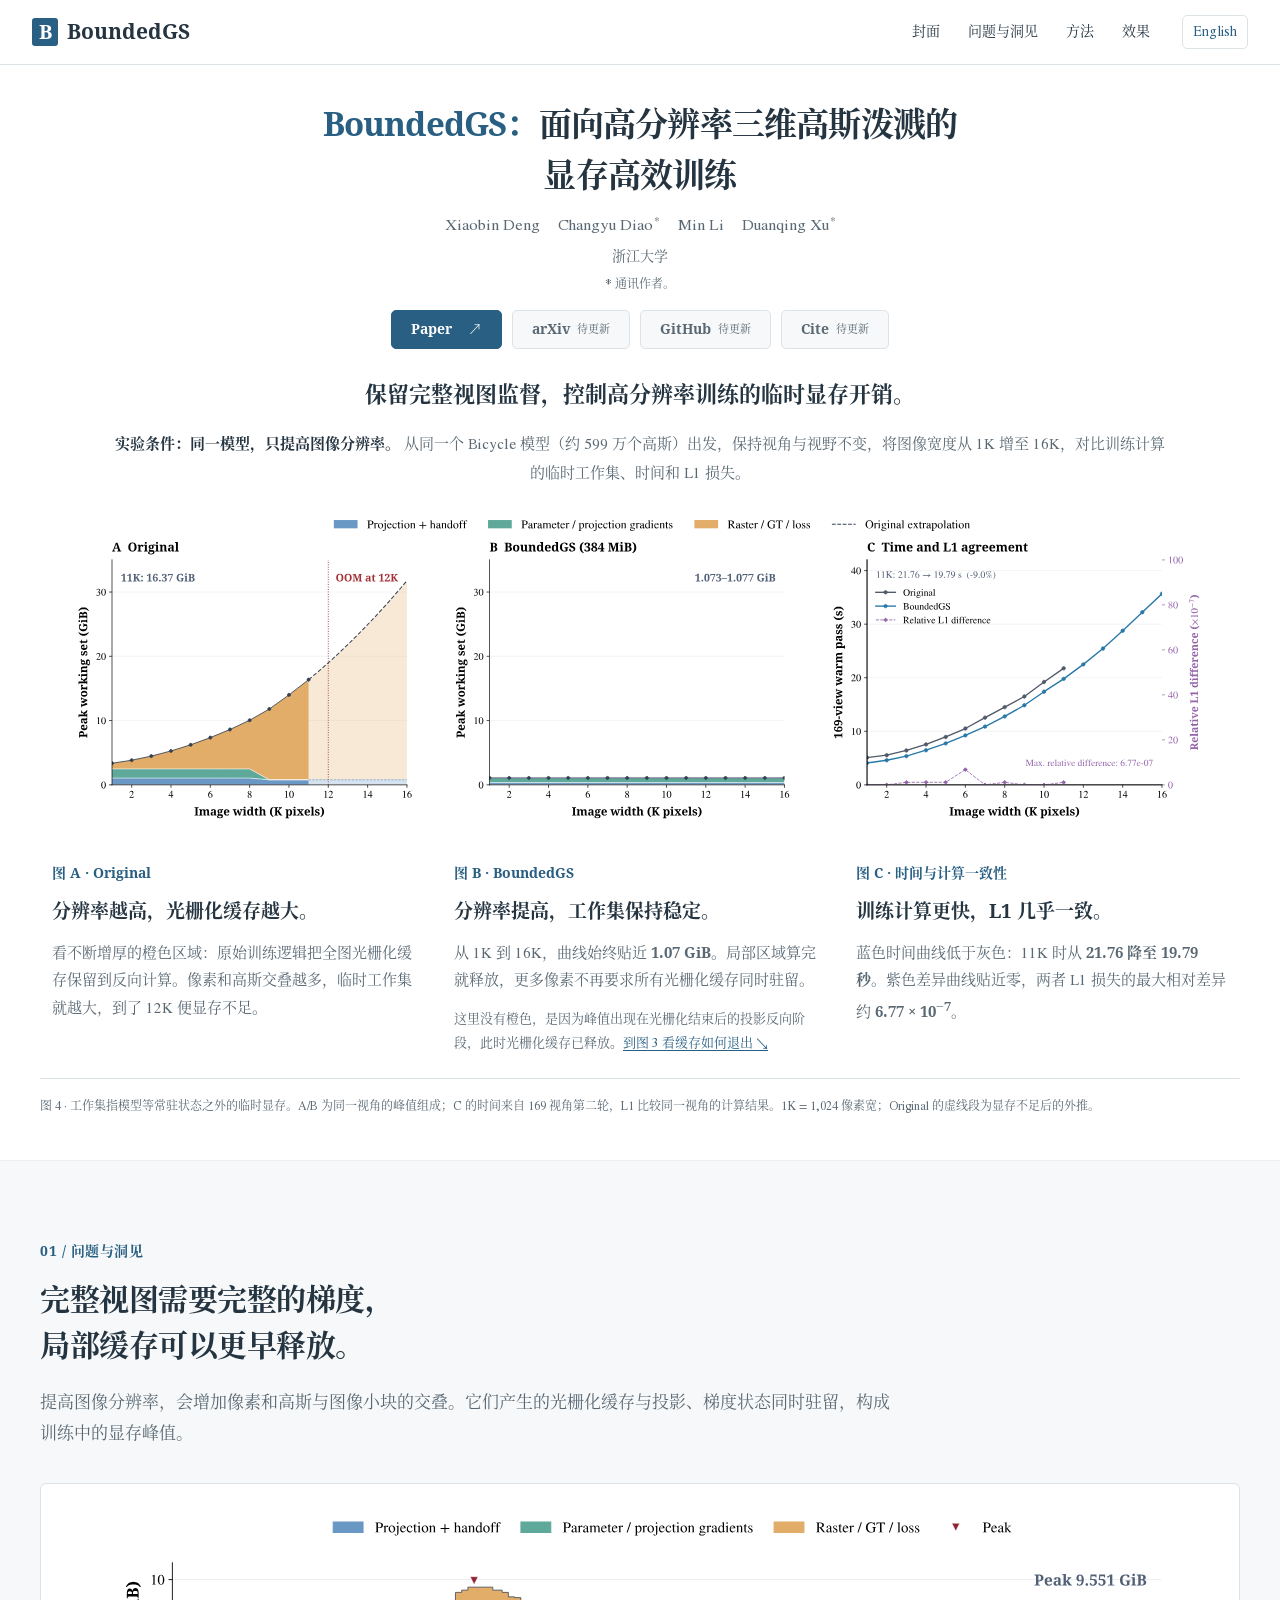
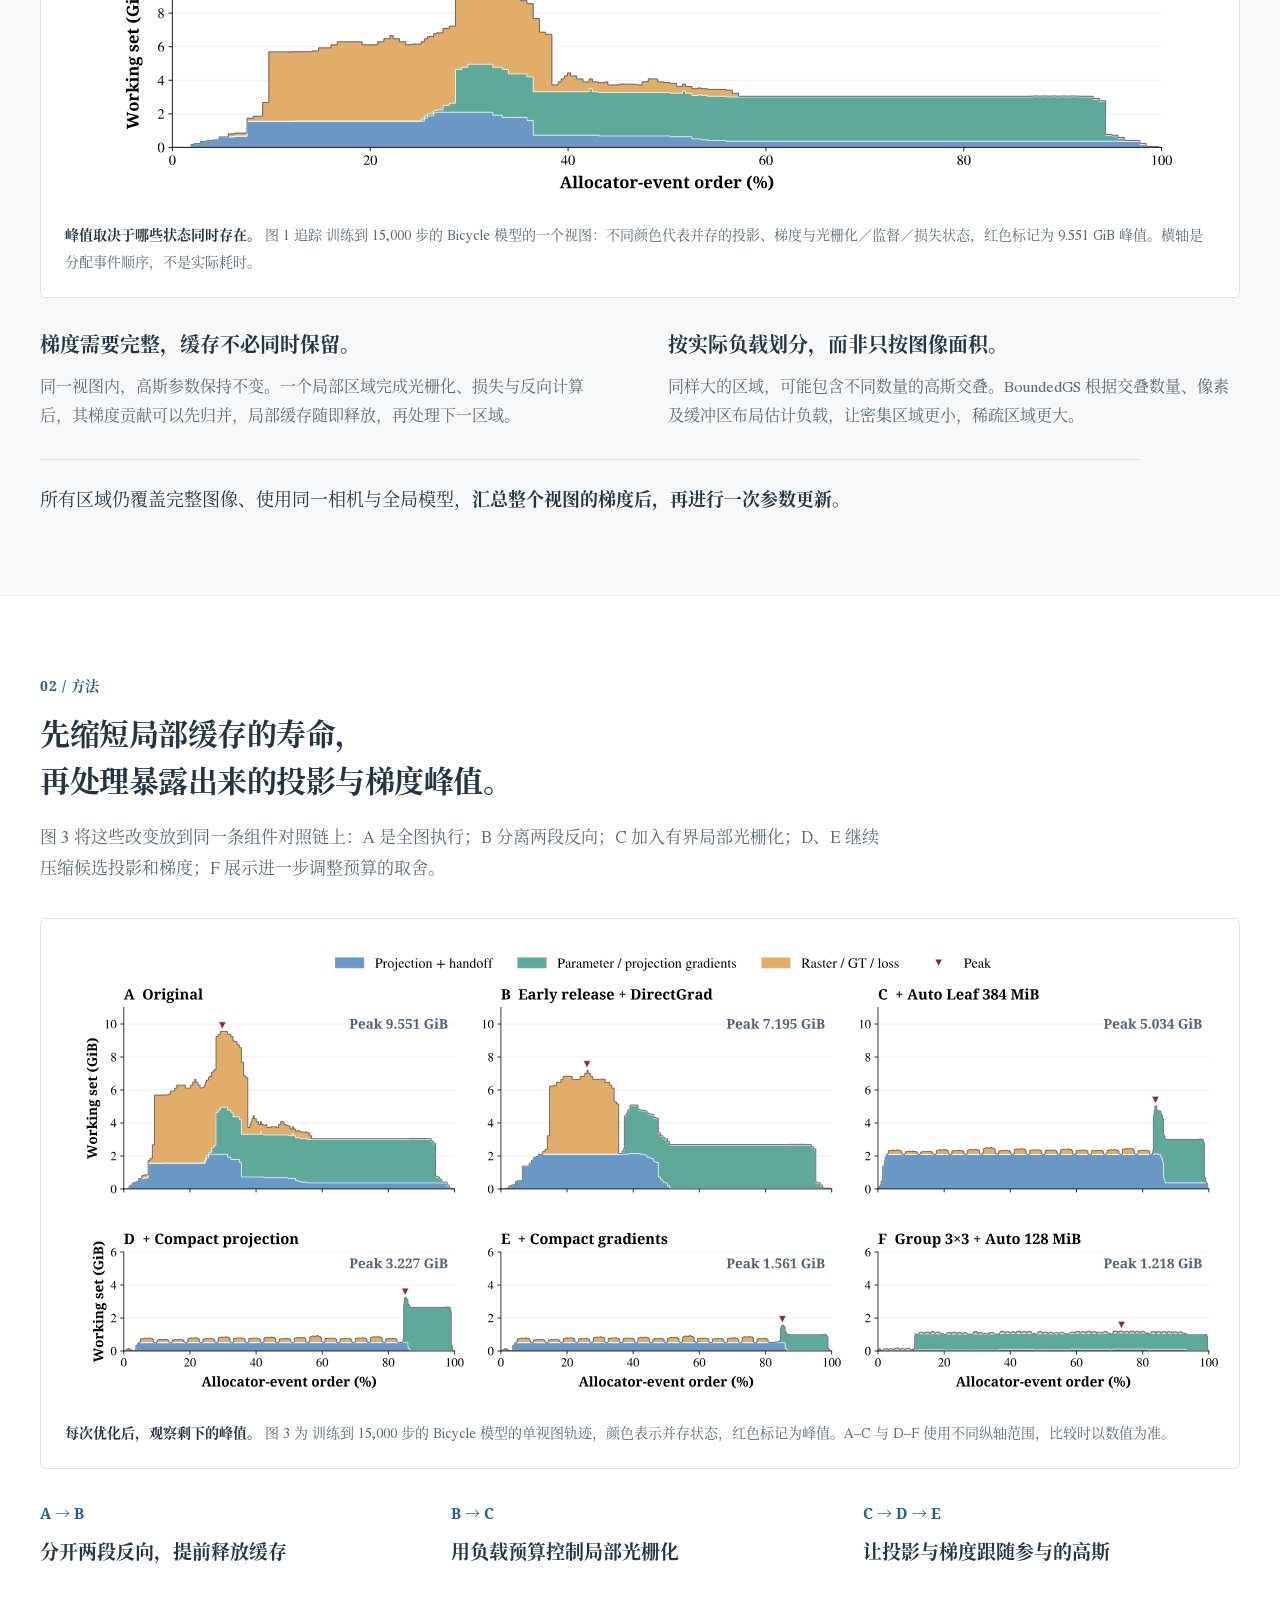
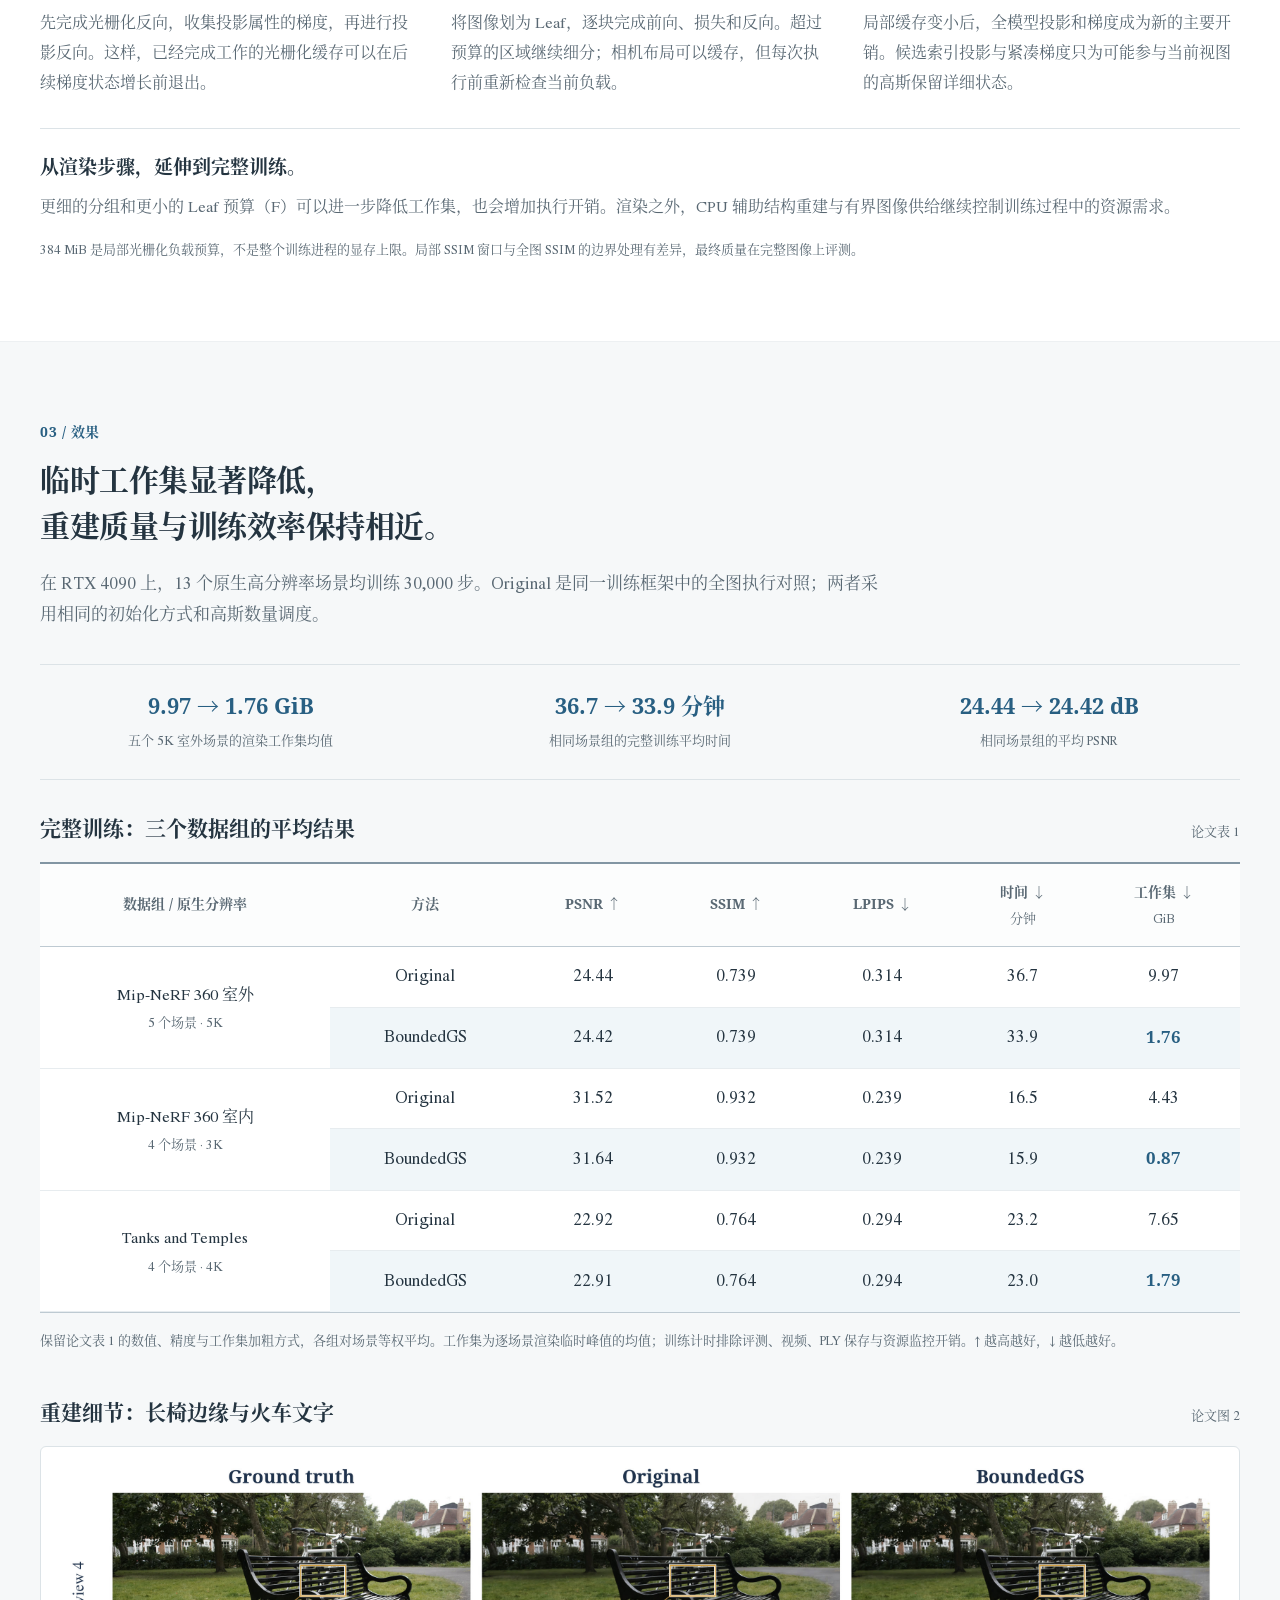
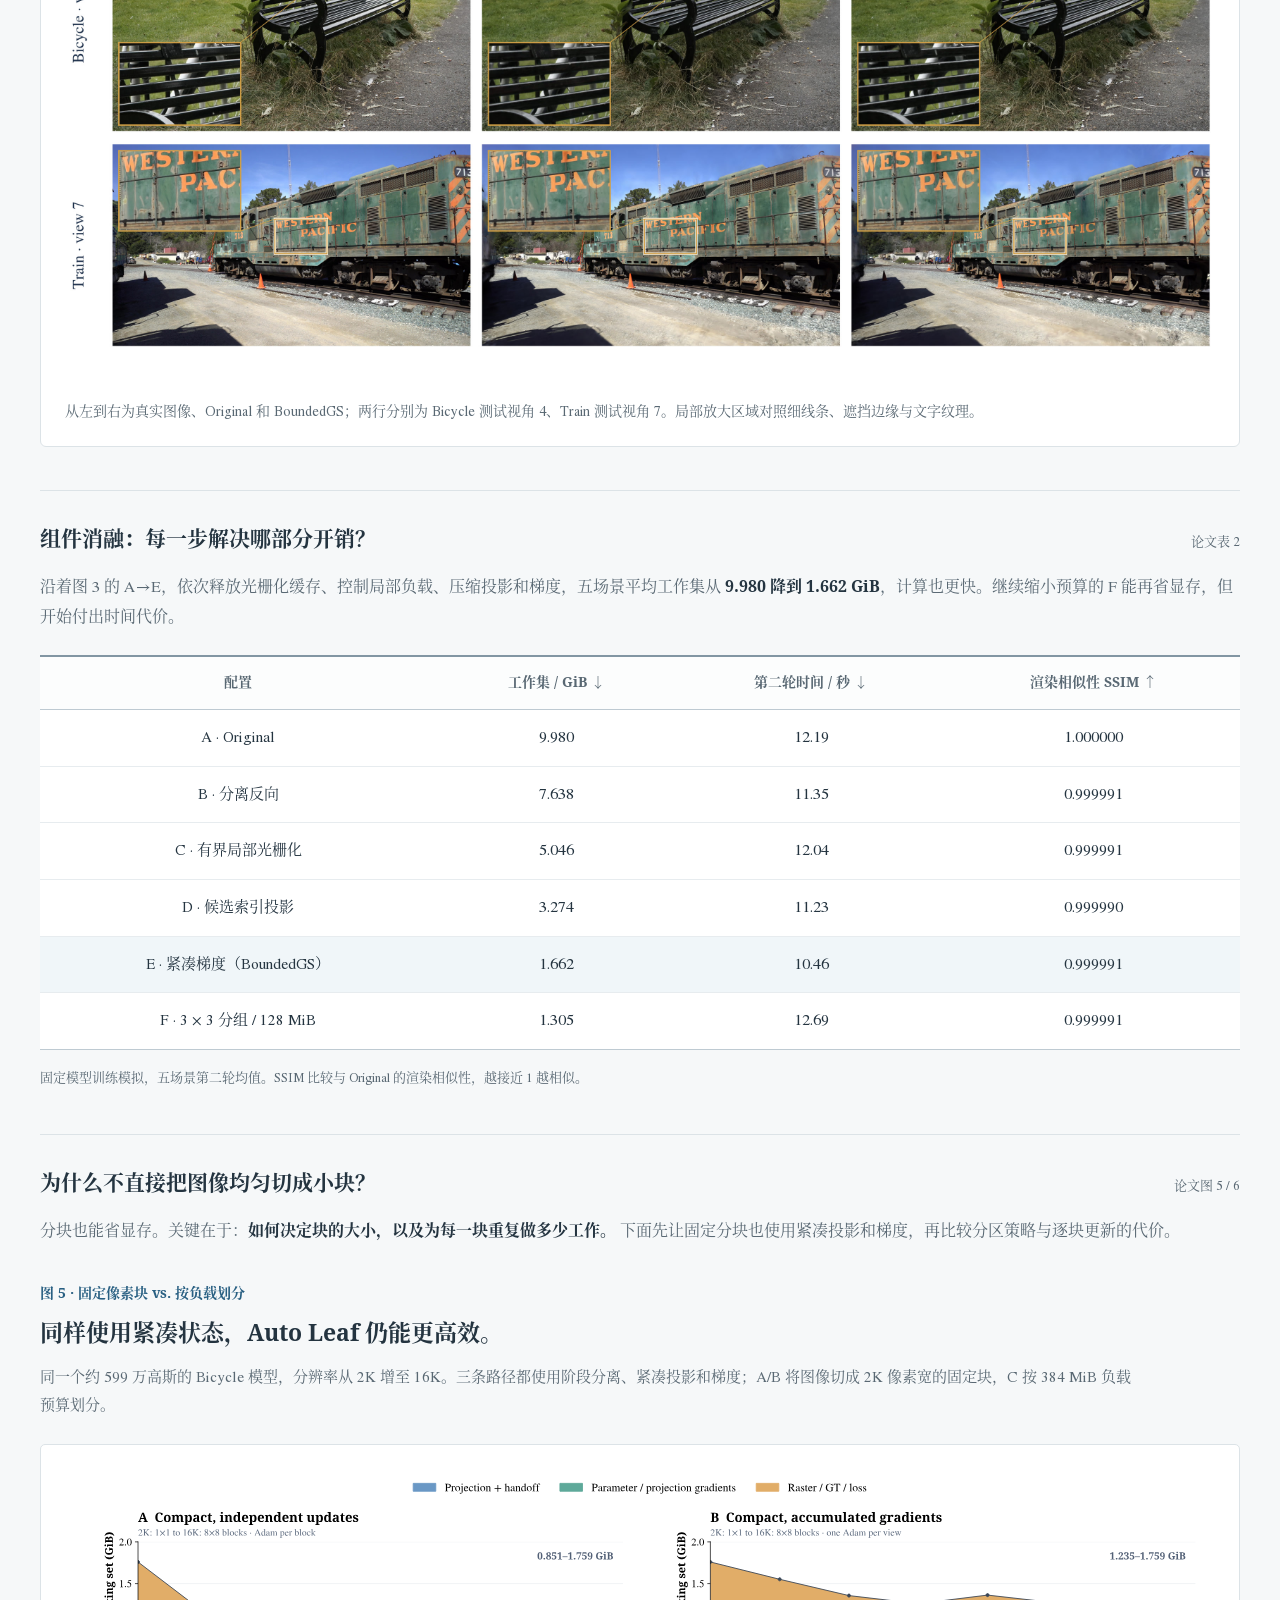
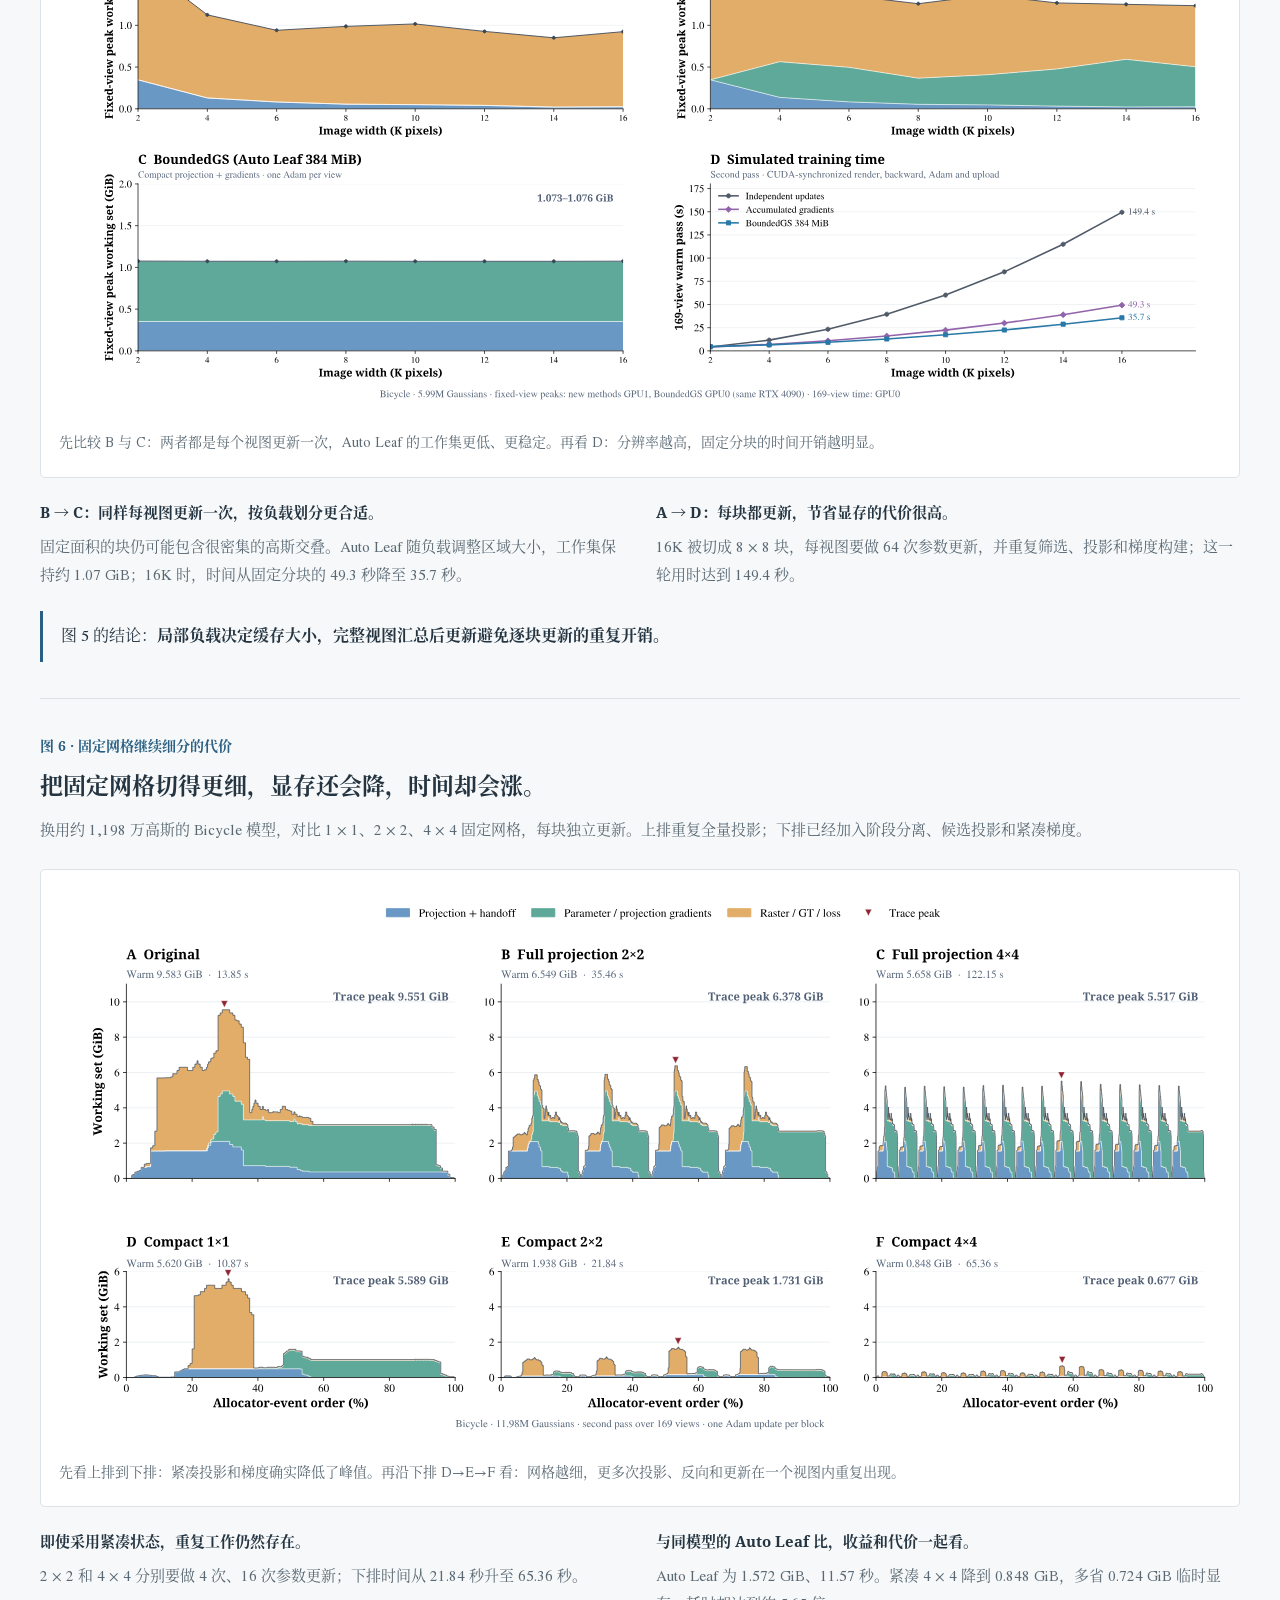
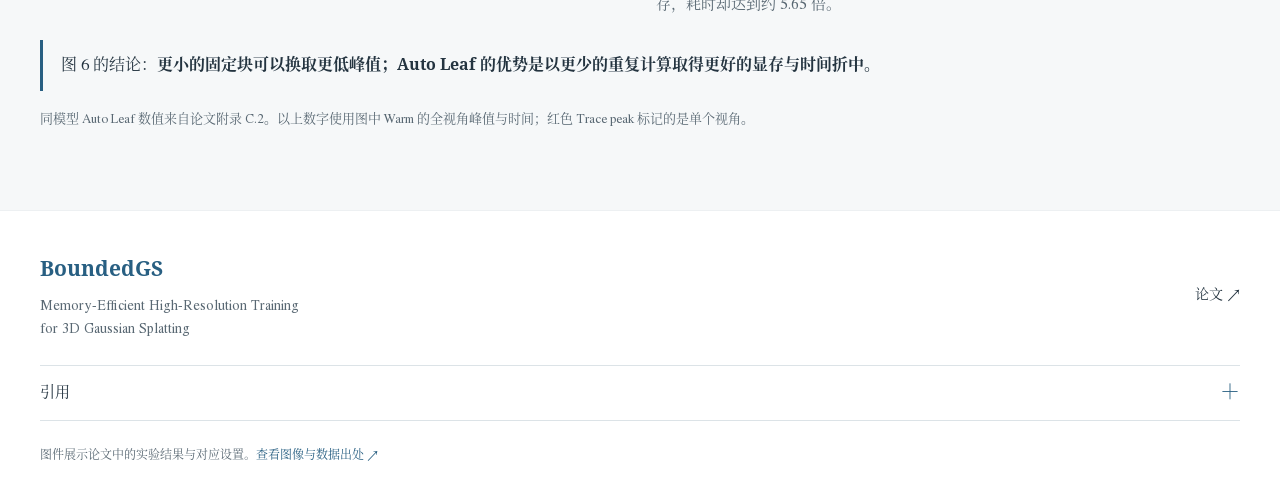
==== zh.html @ 4e61c0cc "init" ====
<!doctype html>
<html lang="zh-CN">
<head>
  <meta charset="utf-8">
  <meta name="viewport" content="width=device-width, initial-scale=1">
  <meta name="theme-color" content="#285f82">
  <meta name="description" content="BoundedGS 面向高分辨率 3D Gaussian Splatting（3DGS）训练，在保留完整视图监督的同时控制活跃渲染工作集。查看方法、实验结果与论文。">
  <title>BoundedGS: Memory-Efficient High-Resolution Training for 3D Gaussian Splatting</title>
  <link rel="alternate" hreflang="en" href="./">
  <link rel="alternate" hreflang="zh-CN" href="zh.html">
  <link rel="stylesheet" href="style.css?v=3ca6108b19dd">
  <link rel="preload" href="assets/fonts/STIXGeneral.ttf" as="font" type="font/ttf" crossorigin>
  <script src="app.js?v=c64445084d67" defer></script>
  <meta name="robots" content="index, follow, max-image-preview:large, max-snippet:-1, max-video-preview:-1">
  <meta name="author" content="Xiaobin Deng, Changyu Diao, Min Li, Duanqing Xu">
  <meta name="citation_title" content="BoundedGS: Memory-Efficient High-Resolution Training for 3D Gaussian Splatting">
  <meta name="citation_author" content="Xiaobin Deng">
  <meta name="citation_author" content="Changyu Diao">
  <meta name="citation_author" content="Min Li">
  <meta name="citation_author" content="Duanqing Xu">
  <meta name="citation_publication_date" content="2026">
  <meta name="citation_language" content="en">
  <meta property="og:type" content="article">
  <meta property="og:site_name" content="BoundedGS">
  <meta property="og:title" content="BoundedGS: Memory-Efficient High-Resolution Training for 3D Gaussian Splatting">
  <meta property="og:description" content="BoundedGS 面向高分辨率 3D Gaussian Splatting（3DGS）训练，在保留完整视图监督的同时控制活跃渲染工作集。查看方法、实验结果与论文。">
  <meta property="og:locale" content="zh_CN">
  <meta property="og:locale:alternate" content="en_US">
  <meta name="twitter:card" content="summary">
  <meta name="twitter:title" content="BoundedGS: Memory-Efficient High-Resolution Training for 3D Gaussian Splatting">
  <meta name="twitter:description" content="BoundedGS 面向高分辨率 3D Gaussian Splatting（3DGS）训练，在保留完整视图监督的同时控制活跃渲染工作集。查看方法、实验结果与论文。">
  <link rel="alternate" hreflang="x-default" href="./">
  <script type="application/ld+json">
{
  "@context": "https://schema.org",
  "@type": "ScholarlyArticle",
  "name": "BoundedGS: Memory-Efficient High-Resolution Training for 3D Gaussian Splatting",
  "headline": "BoundedGS: Memory-Efficient High-Resolution Training for 3D Gaussian Splatting",
  "description": "BoundedGS 面向高分辨率 3D Gaussian Splatting（3DGS）训练，在保留完整视图监督的同时控制活跃渲染工作集。查看方法、实验结果与论文。",
  "author": [
    {
      "@type": "Person",
      "name": "Xiaobin Deng",
      "affiliation": {
        "@type": "Organization",
        "name": "Zhejiang University"
      }
    },
    {
      "@type": "Person",
      "name": "Changyu Diao",
      "affiliation": {
        "@type": "Organization",
        "name": "Zhejiang University"
      }
    },
    {
      "@type": "Person",
      "name": "Min Li",
      "affiliation": {
        "@type": "Organization",
        "name": "Zhejiang University"
      }
    },
    {
      "@type": "Person",
      "name": "Duanqing Xu",
      "affiliation": {
        "@type": "Organization",
        "name": "Zhejiang University"
      }
    }
  ],
  "inLanguage": "en",
  "keywords": [
    "3D Gaussian Splatting",
    "3DGS",
    "high-resolution training",
    "GPU memory",
    "BoundedGS"
  ],
  "isAccessibleForFree": true,
  "encoding": {
    "@type": "MediaObject",
    "encodingFormat": "application/pdf",
    "contentUrl": "assets/boundedgs-paper.pdf"
  }
}
  </script>
</head>
<body>
  <a class="skip-link" href="#main">跳至正文</a>
  <header class="site-header"><div class="nav-shell">
    <a class="brand" href="#overview"><span class="brand-mark" aria-hidden="true">B</span>BoundedGS</a>
    <nav aria-label="章节导航"><a href="#overview">封面</a><a href="#insight">问题与洞见</a><a href="#method">方法</a><a href="#results">效果</a></nav>
    <div class="nav-actions"><a class="language-toggle" href="./" lang="en" hreflang="en" aria-label="Switch to English">English</a></div>
  </div></header>

  <main id="main">
    <section id="overview" class="paper-overview shell">
      <div id="paper-heading" class="paper-heading">
        <h1><span>BoundedGS：</span>面向高分辨率三维高斯泼溅的<br class="title-break">显存高效训练</h1>
        <p class="authors"><span class="author-name">Xiaobin Deng</span> <span class="author-name">Changyu Diao<sup>*</sup></span> <span class="author-name">Min Li</span> <span class="author-name">Duanqing Xu<sup>*</sup></span></p><p class="affiliation">浙江大学</p><p class="author-note">* 通讯作者。</p>
        <div class="resource-buttons"><a class="button primary" href="assets/boundedgs-paper.pdf" target="_blank" rel="noopener">Paper <span aria-hidden="true">↗</span></a><button class="button resource-pending" type="button" disabled aria-label="arXiv: 待更新"><span>arXiv</span><span class="resource-status">待更新</span></button><button class="button resource-pending" type="button" disabled aria-label="GitHub: 待更新"><span>GitHub</span><span class="resource-status">待更新</span></button><button class="button resource-pending" type="button" disabled aria-label="Cite: 待更新"><span>Cite</span><span class="resource-status">待更新</span></button></div>
      </div>
      <div class="task-intro"><h2>保留完整视图监督，<span>控制高分辨率训练的临时显存开销。</span></h2></div>
      <p class="cover-setup"><strong>实验条件：同一模型，只提高图像分辨率。</strong> 从同一个 Bicycle 模型（约 599 万个高斯）出发，保持视角与视野不变，将图像宽度从 1K 增至 16K，对比训练计算的临时工作集、时间和 L1 损失。</p>
      <figure class="cover-figure">
        <img class="desktop-figure" src="assets/figures/figure-4.svg?v=d06d40685966" width="1417" height="385" fetchpriority="high" alt="图4：A 原始方法的光栅化临时显存随分辨率增长；B BoundedGS工作集约1.07GiB；C 训练计算更快，L1损失几乎一致。">
        <div class="figure-legend cover-legend"><span><i class="projection"></i>投影及阶段交接</span><span><i class="gradients"></i>参数／投影梯度</span><span><i class="raster"></i>光栅化／监督／损失</span><span><i class="extrapolation"></i>外推</span></div>
        <div class="cover-reading">
          <article class="cover-panel">
            <img class="mobile-figure" src="assets/figures/figure-4-a.svg?v=f8d131fe4b1f" width="430" height="345" alt="图4A：橙色光栅化状态随分辨率明显增长，Original在12K显存不足。">
            <p class="figure-reference">图 A · Original</p><h3>分辨率越高，光栅化缓存越大。</h3>
            <p>看不断增厚的橙色区域：原始训练逻辑把全图光栅化缓存保留到反向计算。像素和高斯交叠越多，临时工作集就越大，到了 12K 便显存不足。</p>
          </article>
          <article class="cover-panel">
            <img class="mobile-figure" src="assets/figures/figure-4-b.svg?v=89d696aebb31" width="430" height="345" loading="lazy" alt="图4B：BoundedGS在1K到16K的临时工作集保持1.073至1.077GiB，峰值时光栅化缓存已释放。">
            <p class="figure-reference">图 B · BoundedGS</p><h3>分辨率提高，工作集保持稳定。</h3>
            <p>从 1K 到 16K，曲线始终贴近 <strong>1.07 GiB</strong>。局部区域算完就释放，更多像素不再要求所有光栅化缓存同时驻留。</p>
            <p class="panel-note">这里没有橙色，是因为峰值出现在光栅化结束后的投影反向阶段，此时光栅化缓存已释放。<a href="#figure-3" data-component="e">到图 3 看缓存如何退出 ↘</a></p>
          </article>
          <article class="cover-panel">
            <img class="mobile-figure" src="assets/figures/figure-4-c.svg?v=a9186b93e692" width="480" height="345" loading="lazy" alt="图4C：11K时第二轮时间由21.76降至19.79秒，共同分辨率下L1损失最大相对差异约6.77乘10的负7次方。">
            <p class="figure-reference">图 C · 时间与计算一致性</p><h3>训练计算更快，L1 几乎一致。</h3>
            <p>蓝色时间曲线低于灰色：11K 时从 <strong>21.76 降至 19.79 秒</strong>。紫色差异曲线贴近零，两者 L1 损失的最大相对差异约 <strong>6.77 × 10<sup>−7</sup></strong>。</p>
          </article>
        </div>
        <figcaption class="figure-note">图 4 · 工作集指模型等常驻状态之外的临时显存。A/B 为同一视角的峰值组成；C 的时间来自 169 视角第二轮，L1 比较同一视角的计算结果。1K = 1,024 像素宽；Original 的虚线段为显存不足后的外推。</figcaption>
      </figure>
    </section>

    <section id="insight" class="section soft-section"><div class="shell">
      <div class="section-heading"><p class="section-number">01 / 问题与洞见</p><h2>完整视图需要完整的梯度，<br>局部缓存可以更早释放。</h2><p class="section-lead">提高图像分辨率，会增加像素和高斯与图像小块的交叠。它们产生的光栅化缓存与投影、梯度状态同时驻留，构成训练中的显存峰值。</p></div>
      <figure class="paper-figure trace-figure">
        <div class="figure-scroll" tabindex="0" role="region" aria-label="论文图1显存轨迹，窄屏可横向滚动"><img src="assets/figures/figure-1.svg?v=830bb8c14d6f" width="979" height="266" loading="lazy" alt="论文图1：Original一个视图的显存生命周期，投影、梯度和光栅化状态叠加形成9.551GiB的临时工作集峰值。"></div>
        <p class="scroll-hint">左右滑动查看完整图表 ↔</p>
        <figcaption><strong>峰值取决于哪些状态同时存在。</strong> 图 1 追踪 训练到 15,000 步的 Bicycle 模型的一个视图：不同颜色代表并存的投影、梯度与光栅化／监督／损失状态，红色标记为 9.551 GiB 峰值。横轴是分配事件顺序，不是实际耗时。</figcaption>
      </figure>
      <div class="insight-pair">
        <article><h3>梯度需要完整，缓存不必同时保留。</h3><p>同一视图内，高斯参数保持不变。一个局部区域完成光栅化、损失与反向计算后，其梯度贡献可以先归并，局部缓存随即释放，再处理下一区域。</p></article>
        <article><h3>按实际负载划分，而非只按图像面积。</h3><p>同样大的区域，可能包含不同数量的高斯交叠。BoundedGS 根据交叠数量、像素及缓冲区布局估计负载，让密集区域更小，稀疏区域更大。</p></article>
      </div>
      <p class="insight-statement">所有区域仍覆盖完整图像、使用同一相机与全局模型，<strong>汇总整个视图的梯度后，再进行一次参数更新。</strong></p>
    </div></section>

    <section id="method" class="section shell">
      <div class="section-heading"><p class="section-number">02 / 方法</p><h2>先缩短局部缓存的寿命，<br>再处理暴露出来的投影与梯度峰值。</h2><p class="section-lead">图 3 将这些改变放到同一条组件对照链上：A 是全图执行；B 分离两段反向；C 加入有界局部光栅化；D、E 继续压缩候选投影和梯度；F 展示进一步调整预算的取舍。</p></div>
      <figure class="paper-figure method-figure" id="figure-3">
        <img class="desktop-figure" src="assets/figures/figure-3.svg?v=8909034e1079" width="1166" height="461" loading="lazy" alt="论文图3：A到F六种配置的单视图工作集轨迹，依次分离反向、加入Auto Leaf、候选投影、紧凑梯度，再调整分组和Leaf预算。">
        <div class="mobile-components">
          <label for="component-panel">查看图 3 的配置</label>
          <select id="component-panel">
            <option value="a" data-src="assets/figures/figure-3-a.svg?v=5b14cd057d3e">A · Original 全图执行</option>
            <option value="b" data-src="assets/figures/figure-3-b.svg?v=b231a7f79177">B · 分离反向，提前释放</option>
            <option value="c" data-src="assets/figures/figure-3-c.svg?v=3bd484a36d70">C · 有界局部光栅化</option>
            <option value="d" data-src="assets/figures/figure-3-d.svg?v=78caf373a112">D · 候选索引投影</option>
            <option value="e" data-src="assets/figures/figure-3-e.svg?v=d09f77d85bdd">E · 紧凑参数梯度</option>
            <option value="f" data-src="assets/figures/figure-3-f.svg?v=ca1f35abca1a">F · 更激进的分组与预算</option>
          </select>
          <div class="figure-legend"><span><i class="projection"></i>投影及阶段交接</span><span><i class="gradients"></i>参数／投影梯度</span><span><i class="raster"></i>光栅化／监督／损失</span></div>
          <img id="component-image" src="assets/figures/figure-3-a.svg?v=5b14cd057d3e" width="398" height="222" loading="lazy" alt="图3A：Original 全图执行的工作集轨迹。">
          <p id="component-caption" class="figure-note" aria-live="polite">A：光栅化和反向状态在峰值附近同时驻留。</p>
          <p class="figure-note">横轴为分配事件从 0% 到 100% 的顺序；纵轴为工作集（GiB）。A–C 与 D–F 的纵轴范围不同。</p>
        </div>
        <figcaption><strong>每次优化后，观察剩下的峰值。</strong> 图 3 为 训练到 15,000 步的 Bicycle 模型的单视图轨迹，颜色表示并存状态，红色标记为峰值。A–C 与 D–F 使用不同纵轴范围，比较时以数值为准。</figcaption>
      </figure>
      <div class="method-explanations">
        <article><p class="figure-reference">A → B</p><h3>分开两段反向，提前释放缓存</h3><p>先完成光栅化反向，收集投影属性的梯度，再进行投影反向。这样，已经完成工作的光栅化缓存可以在后续梯度状态增长前退出。</p></article>
        <article><p class="figure-reference">B → C</p><h3>用负载预算控制局部光栅化</h3><p>将图像划为 Leaf，逐块完成前向、损失和反向。超过预算的区域继续细分；相机布局可以缓存，但每次执行前重新检查当前负载。</p></article>
        <article><p class="figure-reference">C → D → E</p><h3>让投影与梯度跟随参与的高斯</h3><p>局部缓存变小后，全模型投影和梯度成为新的主要开销。候选索引投影与紧凑梯度只为可能参与当前视图的高斯保留详细状态。</p></article>
      </div>
      <div class="method-system"><h3>从渲染步骤，延伸到完整训练。</h3><p>更细的分组和更小的 Leaf 预算（F）可以进一步降低工作集，也会增加执行开销。渲染之外，CPU 辅助结构重建与有界图像供给继续控制训练过程中的资源需求。</p></div>
      <p class="figure-note">384 MiB 是局部光栅化负载预算，不是整个训练进程的显存上限。局部 SSIM 窗口与全图 SSIM 的边界处理有差异，最终质量在完整图像上评测。</p>
    </section>

    <section id="results" class="section soft-section"><div class="shell">
      <div class="section-heading"><p class="section-number">03 / 效果</p><h2>临时工作集显著降低，<br>重建质量与训练效率保持相近。</h2><p class="section-lead">在 RTX 4090 上，13 个原生高分辨率场景均训练 30,000 步。Original 是同一训练框架中的全图执行对照；两者采用相同的初始化方式和高斯数量调度。</p></div>
      <div class="result-summary"><p><strong>9.97 → 1.76 GiB</strong><span>五个 5K 室外场景的渲染工作集均值</span></p><p><strong>36.7 → 33.9 分钟</strong><span>相同场景组的完整训练平均时间</span></p><p><strong>24.44 → 24.42 dB</strong><span>相同场景组的平均 PSNR</span></p></div>
      <div class="subsection-heading"><h3>完整训练：三个数据组的平均结果</h3><span>论文表 1</span></div>
      <div class="table-scroll" tabindex="0" role="region" aria-label="论文表1，窄屏可横向滚动"><table id="paper-table"><thead><tr><th scope="col">数据组 / 原生分辨率</th><th scope="col">方法</th><th scope="col">PSNR ↑</th><th scope="col">SSIM ↑</th><th scope="col">LPIPS ↓</th><th scope="col">时间 ↓<small>分钟</small></th><th scope="col">工作集 ↓<small>GiB</small></th></tr></thead><tbody>
        <tr><th rowspan="2" scope="rowgroup">Mip-NeRF 360 室外<small>5 个场景 · 5K</small></th><td>Original</td><td>24.44</td><td>0.739</td><td>0.314</td><td>36.7</td><td>9.97</td></tr>
        <tr class="ours"><td>BoundedGS</td><td>24.42</td><td>0.739</td><td>0.314</td><td>33.9</td><td><strong>1.76</strong></td></tr>
        <tr class="group-start"><th rowspan="2" scope="rowgroup">Mip-NeRF 360 室内<small>4 个场景 · 3K</small></th><td>Original</td><td>31.52</td><td>0.932</td><td>0.239</td><td>16.5</td><td>4.43</td></tr>
        <tr class="ours"><td>BoundedGS</td><td>31.64</td><td>0.932</td><td>0.239</td><td>15.9</td><td><strong>0.87</strong></td></tr>
        <tr class="group-start"><th rowspan="2" scope="rowgroup">Tanks and Temples<small>4 个场景 · 4K</small></th><td>Original</td><td>22.92</td><td>0.764</td><td>0.294</td><td>23.2</td><td>7.65</td></tr>
        <tr class="ours"><td>BoundedGS</td><td>22.91</td><td>0.764</td><td>0.294</td><td>23.0</td><td><strong>1.79</strong></td></tr>
      </tbody></table></div>
      <p class="scroll-hint">左右滑动查看完整表格 ↔</p>
      <p class="figure-note">保留论文表 1 的数值、精度与工作集加粗方式，各组对场景等权平均。工作集为逐场景渲染临时峰值的均值；训练计时排除评测、视频、PLY 保存与资源监控开销。↑ 越高越好，↓ 越低越好。</p>

      <div class="subsection-heading qualitative-heading"><h3>重建细节：长椅边缘与火车文字</h3><span>论文图 2</span></div>
      <figure class="paper-figure qualitative-figure"><div class="figure-scroll" tabindex="0" role="region" aria-label="论文图2质量对比，窄屏可横向滚动"><img src="assets/figures/figure-2.jpg?v=b9e5c9b0c337" width="3300" height="1470" loading="lazy" alt="论文图2：Bicycle和Train两行，每行依次为真实图像、Original和BoundedGS，保留长椅边缘和火车文字的局部放大插图。"></div><p class="scroll-hint">左右滑动对比三组图像 ↔</p><figcaption>从左到右为真实图像、Original 和 BoundedGS；两行分别为 Bicycle 测试视角 4、Train 测试视角 7。局部放大区域对照细线条、遮挡边缘与文字纹理。</figcaption></figure>

      <div class="evidence-block" id="component-ablation">
        <div class="subsection-heading"><h3>组件消融：每一步解决哪部分开销？</h3><span>论文表 2</span></div>
        <p class="evidence-lead">沿着图 3 的 A→E，依次释放光栅化缓存、控制局部负载、压缩投影和梯度，五场景平均工作集从 <strong>9.980 降到 1.662 GiB</strong>，计算也更快。继续缩小预算的 F 能再省显存，但开始付出时间代价。</p>
        <div class="table-scroll" tabindex="0" role="region" aria-label="组件消融结果，窄屏可横向滚动"><table class="detail-table"><thead><tr><th scope="col">配置</th><th scope="col">工作集 / GiB ↓</th><th scope="col">第二轮时间 / 秒 ↓</th><th scope="col">渲染相似性 SSIM ↑</th></tr></thead><tbody id="component-rows"><tr><td>A · Original</td><td>9.980</td><td>12.19</td><td>1.000000</td></tr><tr><td>B · 分离反向</td><td>7.638</td><td>11.35</td><td>0.999991</td></tr><tr><td>C · 有界局部光栅化</td><td>5.046</td><td>12.04</td><td>0.999991</td></tr><tr><td>D · 候选索引投影</td><td>3.274</td><td>11.23</td><td>0.999990</td></tr><tr class="ours"><td>E · 紧凑梯度（BoundedGS）</td><td>1.662</td><td>10.46</td><td>0.999991</td></tr><tr><td>F · 3 × 3 分组 / 128 MiB</td><td>1.305</td><td>12.69</td><td>0.999991</td></tr></tbody></table></div>
        <p class="scroll-hint">左右滑动查看完整表格 ↔</p>
        <p class="figure-note">固定模型训练模拟，五场景第二轮均值。SSIM 比较与 Original 的渲染相似性，越接近 1 越相似。</p>
      </div>

      <div class="evidence-block supplementary-figures" id="block-comparisons">
        <div class="subsection-heading"><h3>为什么不直接把图像均匀切成小块？</h3><span>论文图 5 / 6</span></div>
        <p class="evidence-lead">分块也能省显存。关键在于：<strong>如何决定块的大小，以及为每一块重复做多少工作。</strong> 下面先让固定分块也使用紧凑投影和梯度，再比较分区策略与逐块更新的代价。</p>
        <article class="comparison-story" id="figure-5">
          <p class="figure-reference">图 5 · 固定像素块 vs. 按负载划分</p>
          <h3>同样使用紧凑状态，Auto Leaf 仍能更高效。</h3>
          <p class="comparison-setup">同一个约 599 万高斯的 Bicycle 模型，分辨率从 2K 增至 16K。三条路径都使用阶段分离、紧凑投影和梯度；A/B 将图像切成 2K 像素宽的固定块，C 按 384 MiB 负载预算划分。</p>
          <figure><div class="figure-scroll" tabindex="0" role="region" aria-label="论文图5，窄屏可横向滚动"><img src="assets/figures/figure-5.svg?v=bf9b69fb2163" width="1339" height="634" loading="lazy" alt="图5：A 每个固定块独立更新；B 固定块累积梯度后更新；C Auto Leaf；D 对比时间。16K时三者分别149.4、49.3和35.7秒。"></div><p class="scroll-hint">左右滑动查看四个子图 ↔</p><figcaption>先比较 B 与 C：两者都是每个视图更新一次，Auto Leaf 的工作集更低、更稳定。再看 D：分辨率越高，固定分块的时间开销越明显。</figcaption></figure>
          <div class="comparison-reading">
            <p><strong>B → C：同样每视图更新一次，按负载划分更合适。</strong> 固定面积的块仍可能包含很密集的高斯交叠。Auto Leaf 随负载调整区域大小，工作集保持约 1.07 GiB；16K 时，时间从固定分块的 49.3 秒降至 35.7 秒。</p>
            <p><strong>A → D：每块都更新，节省显存的代价很高。</strong> 16K 被切成 8 × 8 块，每视图要做 64 次参数更新，并重复筛选、投影和梯度构建；这一轮用时达到 149.4 秒。</p>
          </div>
          <p class="comparison-takeaway">图 5 的结论：<strong>局部负载决定缓存大小，完整视图汇总后更新避免逐块更新的重复开销。</strong></p>
        </article>
        <article class="comparison-story" id="figure-6">
          <p class="figure-reference">图 6 · 固定网格继续细分的代价</p>
          <h3>把固定网格切得更细，显存还会降，时间却会涨。</h3>
          <p class="comparison-setup">换用约 1,198 万高斯的 Bicycle 模型，对比 1 × 1、2 × 2、4 × 4 固定网格，每块独立更新。上排重复全量投影；下排已经加入阶段分离、候选投影和紧凑梯度。</p>
          <figure><div class="figure-scroll" tabindex="0" role="region" aria-label="论文图6，窄屏可横向滚动"><img src="assets/figures/figure-6.svg?v=3bd4f1bd3a31" width="1210" height="576" loading="lazy" alt="图6：固定网格细分和紧凑状态降低工作集，但每块独立更新会重复计算。紧凑4乘4用时65.36秒，约为同模型Auto Leaf的5.65倍。"></div><p class="scroll-hint">左右滑动查看六个子图 ↔</p><figcaption>先看上排到下排：紧凑投影和梯度确实降低了峰值。再沿下排 D→E→F 看：网格越细，更多次投影、反向和更新在一个视图内重复出现。</figcaption></figure>
          <div class="comparison-reading">
            <p><strong>即使采用紧凑状态，重复工作仍然存在。</strong> 2 × 2 和 4 × 4 分别要做 4 次、16 次参数更新；下排时间从 21.84 秒升至 65.36 秒。</p>
            <p><strong>与同模型的 Auto Leaf 比，收益和代价一起看。</strong> Auto Leaf 为 1.572 GiB、11.57 秒。紧凑 4 × 4 降到 0.848 GiB，多省 0.724 GiB 临时显存，耗时却达到约 5.65 倍。</p>
          </div>
          <p class="comparison-takeaway">图 6 的结论：<strong>更小的固定块可以换取更低峰值；Auto Leaf 的优势是以更少的重复计算取得更好的显存与时间折中。</strong></p>
          <p class="figure-note">同模型 Auto Leaf 数值来自论文附录 C.2。以上数字使用图中 Warm 的全视角峰值与时间；红色 Trace peak 标记的是单个视角。</p>
        </article>
      </div>
    </div></section>
  </main>

  <footer class="shell site-footer" id="citation"><div class="footer-top"><div><a class="brand" href="#overview">BoundedGS</a><p>Memory-Efficient High-Resolution Training<br>for 3D Gaussian Splatting</p></div><div class="footer-links"><a href="assets/boundedgs-paper.pdf" target="_blank" rel="noopener">论文 ↗</a></div></div><details class="citation-details"><summary>引用 <span aria-hidden="true">＋</span></summary><div class="citation-body"><pre id="bibtex">@misc{deng2026boundedgs,
  title  = {BoundedGS: Memory-Efficient High-Resolution Training
            for 3D Gaussian Splatting},
  author = {Xiaobin Deng and Changyu Diao and Min Li and Duanqing Xu},
  year   = {2026}
}</pre><button class="button" id="copy-citation">复制 BibTeX</button><span id="copy-status" role="status"></span></div></details><p class="footer-note">图件展示论文中的实验结果与对应设置。<a href="asset-sources.json" target="_blank" rel="noopener">查看图像与数据出处 ↗</a></p></footer>
</body>
</html>
---- style.css ----
@font-face{font-family:STIXGeneral;src:url('assets/fonts/STIXGeneral.ttf') format('truetype');font-weight:400;font-style:normal;font-display:swap}
@font-face{font-family:'Droid Serif';src:url('assets/fonts/DroidSerif-Bold.ttf') format('truetype');font-weight:700;font-style:normal;font-display:swap}
@font-face{font-family:'Noto Serif SC';src:url('assets/fonts/NotoSerifSC-Regular.woff?v=6501ba1ce9b4') format('woff');font-weight:400;font-style:normal;font-display:swap}
@font-face{font-family:'Noto Serif SC';src:url('assets/fonts/NotoSerifSC-Bold.woff?v=eb372331c6d0') format('woff');font-weight:700;font-style:normal;font-display:swap}
:root{--ink:#243440;--muted:#596873;--blue:#285f82;--line:#dce3e7;--soft:#f6f8f9;--projection:#6a98c5;--gradient:#5ea99a;--raster:#e1ad68}
*{box-sizing:border-box}
html{scroll-behavior:smooth;scroll-padding-top:90px}
body{margin:0;background:#fff;color:var(--ink);font:400 17px/1.85 STIXGeneral,'Noto Serif SC';font-synthesis:none;-webkit-font-smoothing:antialiased}
h1,h2,h3,strong,b,th,.brand,.button,.section-number,.figure-reference{font-family:'Droid Serif','Noto Serif SC';font-weight:700}
h1,h2,h3,p{margin-top:0}h1,h2,h3{line-height:1.55}p{margin-bottom:18px}h1{font-size:33px;letter-spacing:-.8px}h2{font-size:30px;letter-spacing:-.5px;margin-bottom:18px}h3{font-size:20px;margin-bottom:12px}
a{color:inherit;text-decoration:none}a:hover{color:var(--blue)}button,select{font:inherit;color:inherit;cursor:pointer}a,button,select,summary{touch-action:manipulation}a:focus-visible,button:focus-visible,select:focus-visible,summary:focus-visible,[tabindex]:focus-visible{outline:3px solid #3986b6;outline-offset:4px}
img{display:block;max-width:100%;height:auto}figure{margin:0}figcaption{font-size:14px;line-height:1.9;color:var(--muted);margin-top:16px}figcaption strong{color:var(--ink)}small{font-size:13px}
.shell{width:min(1200px,calc(100% - 80px));margin-inline:auto}.section{padding-block:78px}.soft-section{background:var(--soft);border-block:1px solid #edf0f2}.section-heading{max-width:900px;margin-bottom:32px}.section-number{color:var(--blue);font-size:14px;letter-spacing:.04em;margin-bottom:12px}.section-lead{max-width:850px;color:var(--muted);margin-bottom:0}.figure-note{color:var(--muted);font-size:13px;line-height:1.9;margin:16px 0 0}
.sr-only{position:absolute;width:1px;height:1px;padding:0;margin:-1px;overflow:hidden;clip:rect(0,0,0,0);white-space:nowrap;border:0}.skip-link{position:fixed;left:16px;top:-90px;z-index:100;background:#fff;padding:12px}.skip-link:focus{top:12px}
.site-header{position:sticky;top:0;z-index:30;background:rgba(255,255,255,.98);border-bottom:1px solid var(--line)}.nav-shell{width:min(1360px,calc(100% - 64px));min-height:64px;display:flex;align-items:center;gap:32px;margin:auto}.brand{display:inline-flex;align-items:center;gap:9px;font-size:21px;white-space:nowrap}.brand-mark{width:26px;height:28px;background:var(--blue);color:white;display:grid;place-items:center;line-height:1;border-radius:3px;font-size:20px}.nav-shell nav{display:flex;gap:28px;margin-left:auto;font-size:14px;white-space:nowrap}
.paper-overview{padding-top:34px;padding-bottom:42px}.paper-heading{text-align:center}.paper-heading h1{margin:0 auto 12px;max-width:1150px}.paper-heading h1>span{color:var(--blue)}.authors{font-size:16px;color:var(--muted);margin-bottom:15px}.authors span{margin-inline:10px}.resource-buttons{display:flex;justify-content:center;gap:10px}.button{display:inline-flex;align-items:center;justify-content:center;gap:16px;border:1px solid var(--line);border-radius:5px;background:#fff;padding:7px 19px;font-size:14px;line-height:1.6;transition:background .15s}.button:hover{background:var(--soft)}.button.primary{background:var(--blue);color:white;border-color:var(--blue)}.button.primary:hover{background:#1e4e6d}
.task-intro{text-align:center;margin:28px 0 17px}.task-intro h2{font-size:22px;line-height:1.65;letter-spacing:0;margin:0}.task-intro h2 span{display:inline-block}.cover-figure>img{width:100%}.cover-figure figcaption{margin:13px auto 0;max-width:1140px}.result-summary{display:grid;grid-template-columns:repeat(3,minmax(0,1fr));gap:28px}.result-summary p{margin:0;display:flex;flex-direction:column;gap:5px;text-align:center}.result-summary span{font-size:13px;color:var(--muted)}
.paper-figure{padding:24px 24px 20px;background:#fff;border:1px solid var(--line);border-radius:6px}.paper-figure img{width:100%}.figure-scroll{overflow-x:auto;overscroll-behavior-x:contain}.trace-figure{padding-top:29px}.trace-figure img{max-width:1080px;margin-inline:auto}.insight-pair{display:grid;grid-template-columns:1fr 1fr;gap:55px;margin-top:32px}.insight-pair p,.method-explanations p,.method-system p{color:var(--muted);font-size:16px;margin-bottom:0}.insight-statement{border-top:1px solid var(--line);padding-top:23px;margin:27px 0 0;font-size:18px;max-width:1100px}
.method-figure{padding-inline:15px}.method-figure figcaption{padding-inline:9px}.method-explanations{display:grid;grid-template-columns:repeat(3,minmax(0,1fr));gap:34px;margin-top:32px}.method-explanations .figure-reference{color:var(--blue);font-size:15px;margin-bottom:8px}.method-explanations h3{font-size:19px;line-height:1.65;min-height:3.3em;margin-bottom:10px}.method-system{border-top:1px solid var(--line);padding-top:24px;margin-top:30px}.method-system h3{font-size:19px;margin-bottom:10px}.mobile-components,.scroll-hint{display:none}.figure-legend{display:flex;flex-wrap:wrap;gap:5px 14px;font-size:12px;line-height:1.8;color:var(--muted)}.figure-legend span{display:inline-flex;align-items:center;gap:6px}.figure-legend i{display:inline-block;width:12px;height:9px;border-radius:1px}.projection{background:var(--projection)}.gradients{background:var(--gradient)}.raster{background:var(--raster)}.figure-legend .extrapolation{height:0;border-top:2px dashed #798894;border-radius:0}
.result-summary{padding:24px 0 26px;margin-bottom:33px;border-block:1px solid var(--line)}.result-summary strong{font-size:22px;color:var(--blue);line-height:1.6;white-space:nowrap}.subsection-heading{display:flex;align-items:baseline;justify-content:space-between;gap:20px;margin-bottom:17px}.subsection-heading h3{margin:0;font-size:21px}.subsection-heading>span{font-size:13px;color:var(--muted);white-space:nowrap}.table-scroll{overflow-x:auto;overscroll-behavior-x:contain;border-top:2px solid #8296a3;border-bottom:1px solid #becad2;background:white}table{border-collapse:collapse;width:100%;font-variant-numeric:tabular-nums;text-align:center;font-size:17px}th,td{padding:14px 17px;border-bottom:1px solid #e7ecef;white-space:nowrap}thead th{font-size:14px;color:var(--muted);background:#fcfdfd;padding-block:16px;border-bottom:1px solid #becad2}th small{display:block;font-family:STIXGeneral,'Noto Serif SC';font-weight:400;line-height:1.6;color:var(--muted);margin-top:3px}tbody th{font-size:16px;padding-inline:21px;background:#fff;font-weight:400;font-family:STIXGeneral,'Noto Serif SC'}.ours td{background:#f0f6f9}.ours strong{color:var(--blue)}.group-start th,.group-start td{border-top:1px solid #becad2}tbody tr:last-child td{border-bottom:0}.qualitative-heading{margin-top:43px}.qualitative-figure{padding:18px 18px 20px}.qualitative-figure figcaption{padding-inline:6px}
summary{cursor:pointer;list-style:none;display:flex;align-items:center;justify-content:space-between;gap:20px;padding:19px 0;font-size:17px}summary::-webkit-details-marker{display:none}summary>span:last-child{color:var(--blue);font-size:20px;line-height:1;transition:transform .15s}.citation-details[open]>summary>span{transform:rotate(45deg)}select{border:1px solid #c8d3da;border-radius:4px;background:#fff;padding:8px 30px 8px 12px;font-size:15px;max-width:100%}.detail-table{font-size:16px}.detail-table th,.detail-table td{padding:13px 18px}.detail-table td:first-child{font-size:15px}.supplementary-figures figure{padding:20px 18px;background:white;border:1px solid var(--line);border-radius:5px;margin-top:24px}.supplementary-figures img{width:100%}
.site-footer{padding-block:39px 28px;scroll-margin-top:18px}.footer-top{display:flex;justify-content:space-between;gap:30px}.footer-top .brand{color:var(--blue)}.footer-top p{font-size:14px;line-height:1.6;color:var(--muted);margin:7px 0 0}.footer-links{display:flex;gap:24px;font-size:14px;align-self:center}.citation-details{margin-top:25px;border-block:1px solid var(--line)}.citation-details summary{font-size:15px;padding-block:13px}.citation-body{padding-bottom:20px}.citation-body pre{font:400 14px/1.8 STIXGeneral,'Noto Serif SC';white-space:pre-wrap;overflow-wrap:anywhere;background:var(--soft);padding:20px;margin:0 0 14px}.citation-body .button{font-size:13px}#copy-status{margin-left:15px;font-size:13px;color:var(--muted)}.footer-note{font-size:12px;color:var(--muted);margin:23px 0 0}.footer-note a{color:var(--blue)}
@media(min-width:1600px){.paper-overview{padding-top:47px}.paper-heading h1{font-size:35px}.task-intro{margin-top:33px;margin-bottom:22px}}
@media(max-width:1000px){.shell{width:calc(100% - 56px)}.nav-shell{width:calc(100% - 40px);gap:20px}.nav-shell nav{gap:20px}.paper-heading h1{font-size:30px}.result-summary{gap:18px}.result-summary strong{font-size:19px}.method-explanations{gap:24px}.method-explanations h3{font-size:17px}.method-explanations p{font-size:15px}.insight-pair{gap:35px}.paper-figure{padding:18px}.method-figure{padding-inline:10px}#paper-table{min-width:870px}.section{padding-block:64px}}
@media(max-width:760px){html{scroll-padding-top:105px}.shell{width:calc(100% - 36px)}body{font-size:16px}.nav-shell{min-height:88px;flex-wrap:wrap;gap:0 16px;padding:11px 0 8px}.brand{font-size:19px}.brand-mark{width:23px;height:25px;font-size:18px}.nav-shell nav{order:3;flex-basis:100%;justify-content:space-between;gap:18px;margin-top:7px;font-size:13px}.paper-overview{padding-top:29px;padding-bottom:33px}.paper-heading h1{font-size:27px;line-height:1.65;letter-spacing:-.5px}.title-break{display:none}.authors{font-size:14px;margin-top:14px}.resource-buttons{margin-top:15px}.task-intro{margin-top:29px;margin-bottom:22px}.task-intro h2{font-size:19px}.task-intro h2 span{display:inline}.desktop-figure{display:none!important}.mobile-components{display:block}.scroll-hint{display:block;color:var(--blue);font-size:12px;margin:10px 0 0}.cover-figure figcaption{margin-top:18px}.result-summary{grid-template-columns:1fr;gap:0}.result-summary p{padding-block:17px;gap:4px;border-bottom:1px solid var(--line)}.result-summary p:last-child{border-bottom:0}.result-summary strong{font-size:24px}.result-summary span{font-size:13px}.section{padding-block:49px}h2{font-size:26px;line-height:1.65;margin-bottom:16px}.section-number{font-size:13px;margin-bottom:12px}.section-heading{margin-bottom:26px}.section-lead{font-size:16px}.paper-figure{padding:16px 12px;border-radius:4px}.trace-figure img{min-width:790px}figcaption{font-size:13px;margin-top:16px}.figure-note{font-size:12px}.insight-pair{grid-template-columns:1fr;gap:25px;margin-top:27px}.insight-pair p{font-size:15px}.insight-pair h3{font-size:19px}.insight-statement{font-size:16px;padding-top:21px;margin-top:26px}.mobile-components>label{display:block;font-size:14px;margin:0 4px 9px}.mobile-components select{width:calc(100% - 8px);margin:0 4px 16px;font-size:14px}.mobile-components .figure-legend{padding-inline:4px;margin-bottom:16px}.mobile-components .figure-note{margin:12px 4px 0}.method-figure figcaption{border-top:1px solid var(--line);padding:15px 4px 0;margin-top:17px}.method-explanations{grid-template-columns:1fr;gap:26px;margin-top:29px}.method-explanations h3{min-height:0;font-size:19px;margin-bottom:9px}.method-explanations .figure-reference{font-size:14px;margin-bottom:7px}.method-explanations p{font-size:15px}.method-system{padding-top:24px;margin-top:26px}.method-system p{font-size:15px}.result-summary{padding-block:0;margin-bottom:29px;border-bottom:0}.subsection-heading{gap:10px;margin-bottom:16px}.subsection-heading h3{font-size:19px}.subsection-heading>span{font-size:12px}.qualitative-heading{margin-top:33px}.qualitative-figure img{min-width:960px}.qualitative-figure figcaption{padding:0}.detail-table{min-width:750px}.supplementary-figures figure{padding:14px 10px}.supplementary-figures img{min-width:1000px}.site-footer{padding-block:29px 24px}.footer-top{gap:20px}.footer-links{flex-direction:column;gap:10px;font-size:13px}.footer-top p{font-size:12px}.footer-note{font-size:12px}.citation-body pre{font-size:13px;padding:15px}#copy-status{display:block;margin:9px 0 0}}
@media(max-width:360px){.paper-heading h1{font-size:24px}.task-intro h2{font-size:18px}.nav-shell nav{gap:10px;font-size:12px}.shell{width:calc(100% - 28px)}.nav-shell{width:calc(100% - 28px)}h2{font-size:23px}.subsection-heading h3{font-size:17px}.result-summary strong{font-size:22px}.footer-top{flex-direction:column}.footer-links{flex-direction:row;align-self:flex-start}.figure-legend{font-size:11px;gap:5px 10px}}
@media(prefers-reduced-motion:reduce){html{scroll-behavior:auto}*,*::before,*::after{transition:none!important}}

/* Reading the paper figures: conditions, visual cue, then conclusion. */
.cover-setup{max-width:1050px;margin:0 auto 23px;font-size:15px;line-height:1.9;color:var(--muted);text-align:center}.cover-setup strong{color:var(--ink)}
.cover-reading{display:grid;grid-template-columns:repeat(3,minmax(0,1fr));gap:30px;margin:24px 12px 0}.cover-panel .figure-reference{font-size:14px;color:var(--blue);margin:0 0 9px}.cover-panel h3{font-size:19px;line-height:1.65;margin-bottom:12px}.cover-panel>p:not(.figure-reference){font-size:15px;color:var(--muted);margin-bottom:0}.cover-panel>p.panel-note{font-size:13px;line-height:1.85;margin-top:12px}.panel-note a{color:var(--blue);text-decoration:underline;text-underline-offset:3px}.cover-figure figcaption{border-top:1px solid var(--line);padding-top:16px;margin-top:23px;max-width:none;font-size:12px}.cover-legend,.mobile-figure{display:none}#figure-3{scroll-margin-top:18px}
.evidence-block{margin-top:43px;padding-top:32px;border-top:1px solid var(--line)}.evidence-lead{font-size:16px;color:var(--muted);margin-bottom:23px}.evidence-lead strong{color:var(--ink)}.comparison-story{margin-top:34px}.comparison-story+.comparison-story{border-top:1px solid var(--line);padding-top:35px;margin-top:36px}.comparison-story>.figure-reference{font-size:14px;color:var(--blue);margin-bottom:9px}.comparison-story>h3{font-size:23px;margin-bottom:13px}.comparison-setup{font-size:15px;color:var(--muted);max-width:1100px}.comparison-reading{display:grid;grid-template-columns:1fr 1fr;gap:32px;margin-top:22px}.comparison-reading p{font-size:15px;color:var(--muted);margin-bottom:0}.comparison-reading strong{display:block;color:var(--ink);margin-bottom:6px}.comparison-takeaway{border-left:3px solid var(--blue);padding:10px 0 10px 18px;margin:22px 0 0;font-size:16px}.comparison-story figcaption{font-size:14px}
@media(max-width:1000px){.cover-reading{gap:20px;margin-inline:0}.cover-panel h3{font-size:17px}}
@media(max-width:760px){.cover-setup{text-align:left;font-size:14px;margin-bottom:25px}.cover-reading{display:block;margin:0}.cover-legend{display:flex;margin-bottom:16px}.cover-panel{margin:0 auto 32px;max-width:490px}.cover-panel .mobile-figure{display:block;width:100%;margin-bottom:19px}.cover-panel h3{font-size:20px}.cover-panel .figure-reference{font-size:14px}.cover-panel>p:not(.figure-reference){font-size:15px}.cover-panel>p.panel-note{font-size:13px}.cover-figure figcaption{margin-top:8px}.evidence-block{margin-top:32px;padding-top:27px}.evidence-lead{font-size:15px}.comparison-story{margin-top:28px}.comparison-story>h3{font-size:21px}.comparison-setup{font-size:14px}.comparison-reading{grid-template-columns:1fr;gap:19px}.comparison-takeaway{font-size:15px;padding-left:13px}.comparison-story figcaption{font-size:13px}.comparison-story+.comparison-story{padding-top:29px;margin-top:30px}}

/* Shared bilingual navigation and English reading rhythm. */
.nav-actions{display:flex;align-items:center;gap:18px}.language-toggle{display:inline-flex;align-items:center;justify-content:center;min-height:34px;padding:3px 10px;border:1px solid var(--line);border-radius:5px;color:var(--blue);font-size:14px;white-space:nowrap}.language-toggle:hover{background:var(--soft)}
html[lang="en"] .paper-heading h1{text-wrap:balance;line-height:1.4}html[lang="en"] .cover-panel>p:not(.figure-reference){font-size:16px}html[lang="en"] .cover-panel>p.panel-note{font-size:14px}html[lang="en"] .cover-panel h3{min-height:3.3em}html[lang="en"] .section-lead{font-size:18px}html[lang="en"] .comparison-reading p{font-size:16px}html[lang="en"] .method-explanations h3{min-height:4.95em}
@media(max-width:1000px){.nav-shell{gap:20px}.nav-shell nav{gap:18px}.nav-actions{gap:12px}html[lang="en"] .method-explanations h3{min-height:0}}
@media(max-width:760px){.nav-actions{margin-left:auto;gap:12px}.language-toggle{font-size:12px;min-height:30px;padding:2px 9px}.nav-shell{gap:0 10px}html[lang="en"] .paper-heading h1{font-size:28px;line-height:1.4}html[lang="en"] .cover-panel h3{min-height:0}html[lang="en"] .section-lead{font-size:17px}html[lang="en"] .task-intro h2{font-size:20px}}
@media(max-width:360px){.nav-actions{gap:9px}.language-toggle{padding-inline:8px}html[lang="en"] .paper-heading h1{font-size:26px}html[lang="en"] .nav-shell nav{gap:8px;font-size:12px}}

/* Publication metadata and resource links. */
.authors{display:flex;flex-wrap:wrap;justify-content:center;gap:5px 18px;margin:0 0 7px;line-height:1.5}
.authors .author-name{display:inline-block;white-space:nowrap;margin:0}
.author-name sup{font-size:.7em;line-height:0;margin-left:1px}
.affiliation{margin:0 0 3px;font-size:14px;color:var(--muted)}
.author-note{margin:0 0 15px;font-size:12px;color:var(--muted)}
.resource-buttons{flex-wrap:wrap;gap:10px}
.resource-buttons .resource-pending{gap:7px;cursor:default;opacity:1;background:var(--soft);border-color:var(--line);color:var(--muted)}
.resource-buttons .resource-pending:hover{background:var(--soft);border-color:var(--line);color:var(--muted)}
.resource-status{font-family:STIXGeneral,'Noto Serif SC';font-weight:400;font-size:11px;white-space:nowrap}
@media(max-width:760px){.authors{gap:4px 14px}.author-note{margin-bottom:12px}
.resource-buttons{display:grid;grid-template-columns:repeat(2,minmax(0,1fr));max-width:360px;margin:14px auto 0;gap:8px}
.resource-buttons .button{min-width:0;min-height:38px;padding:7px 10px}}
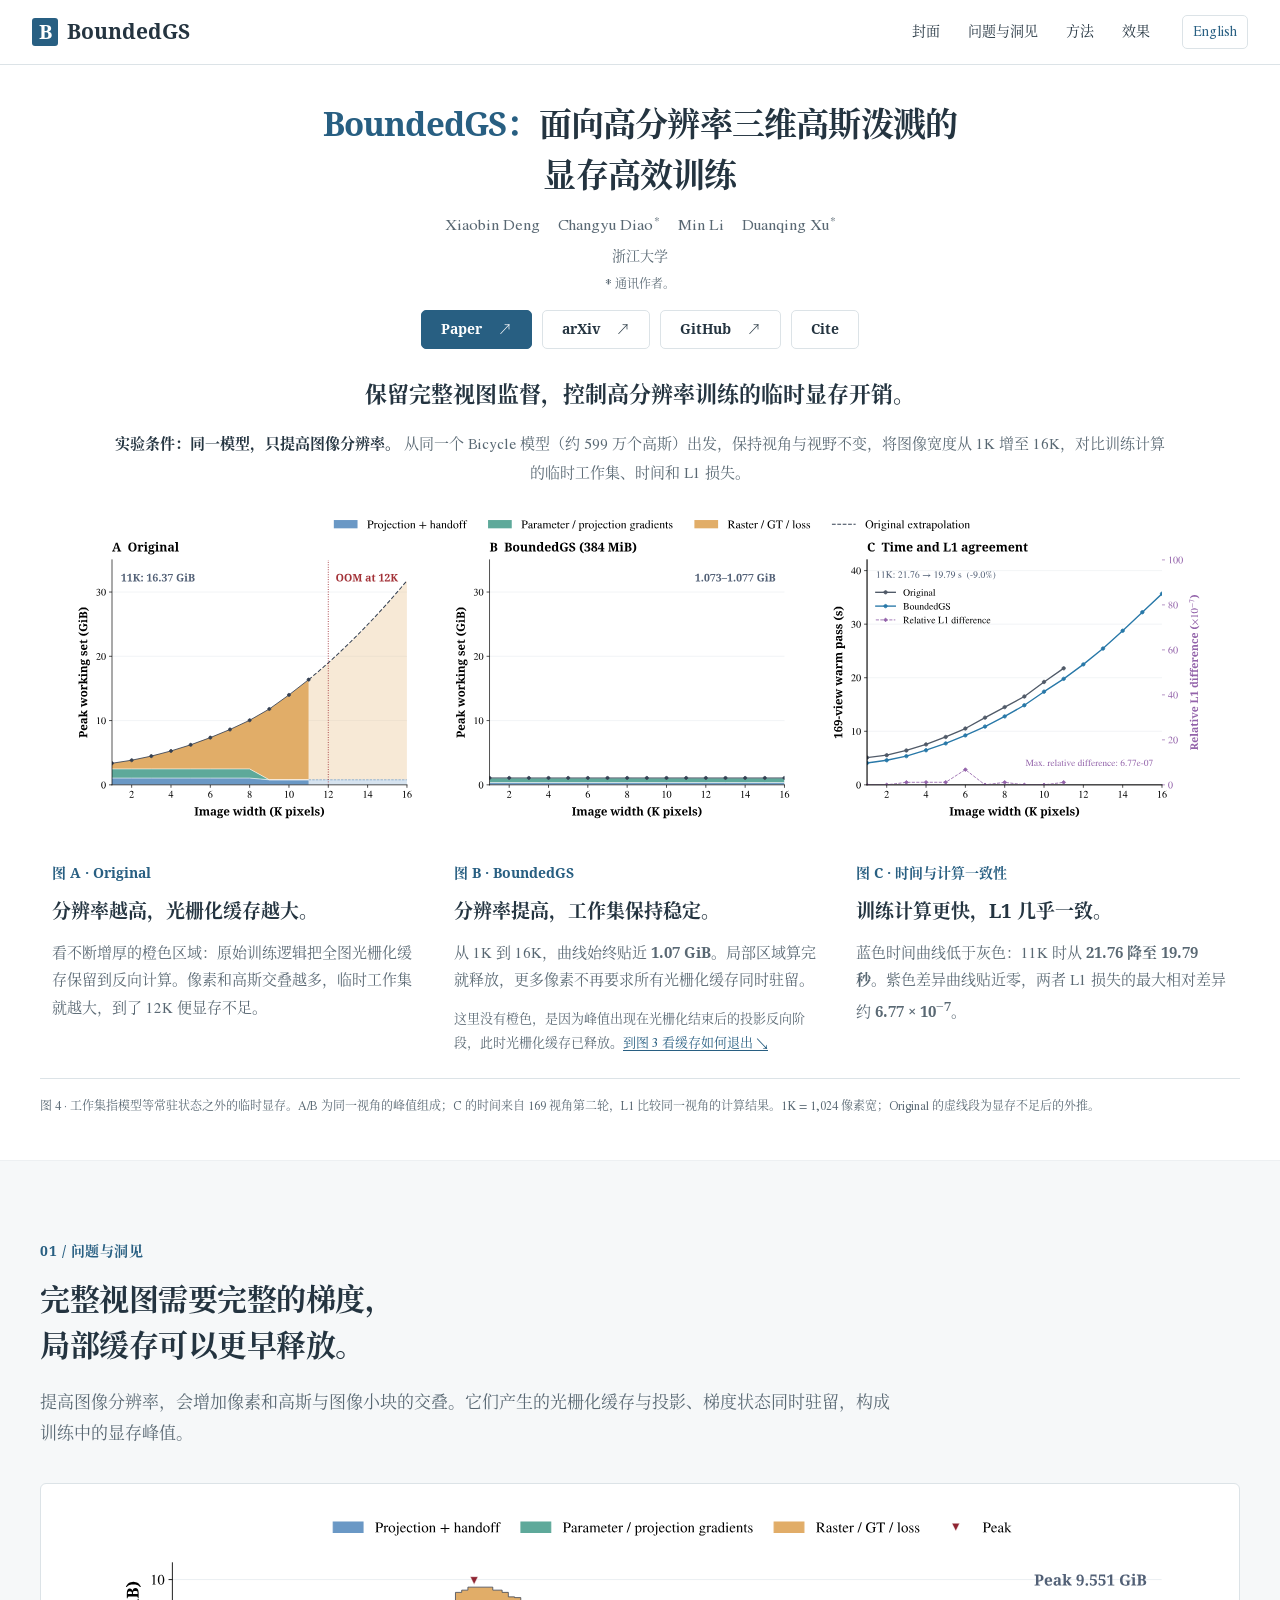
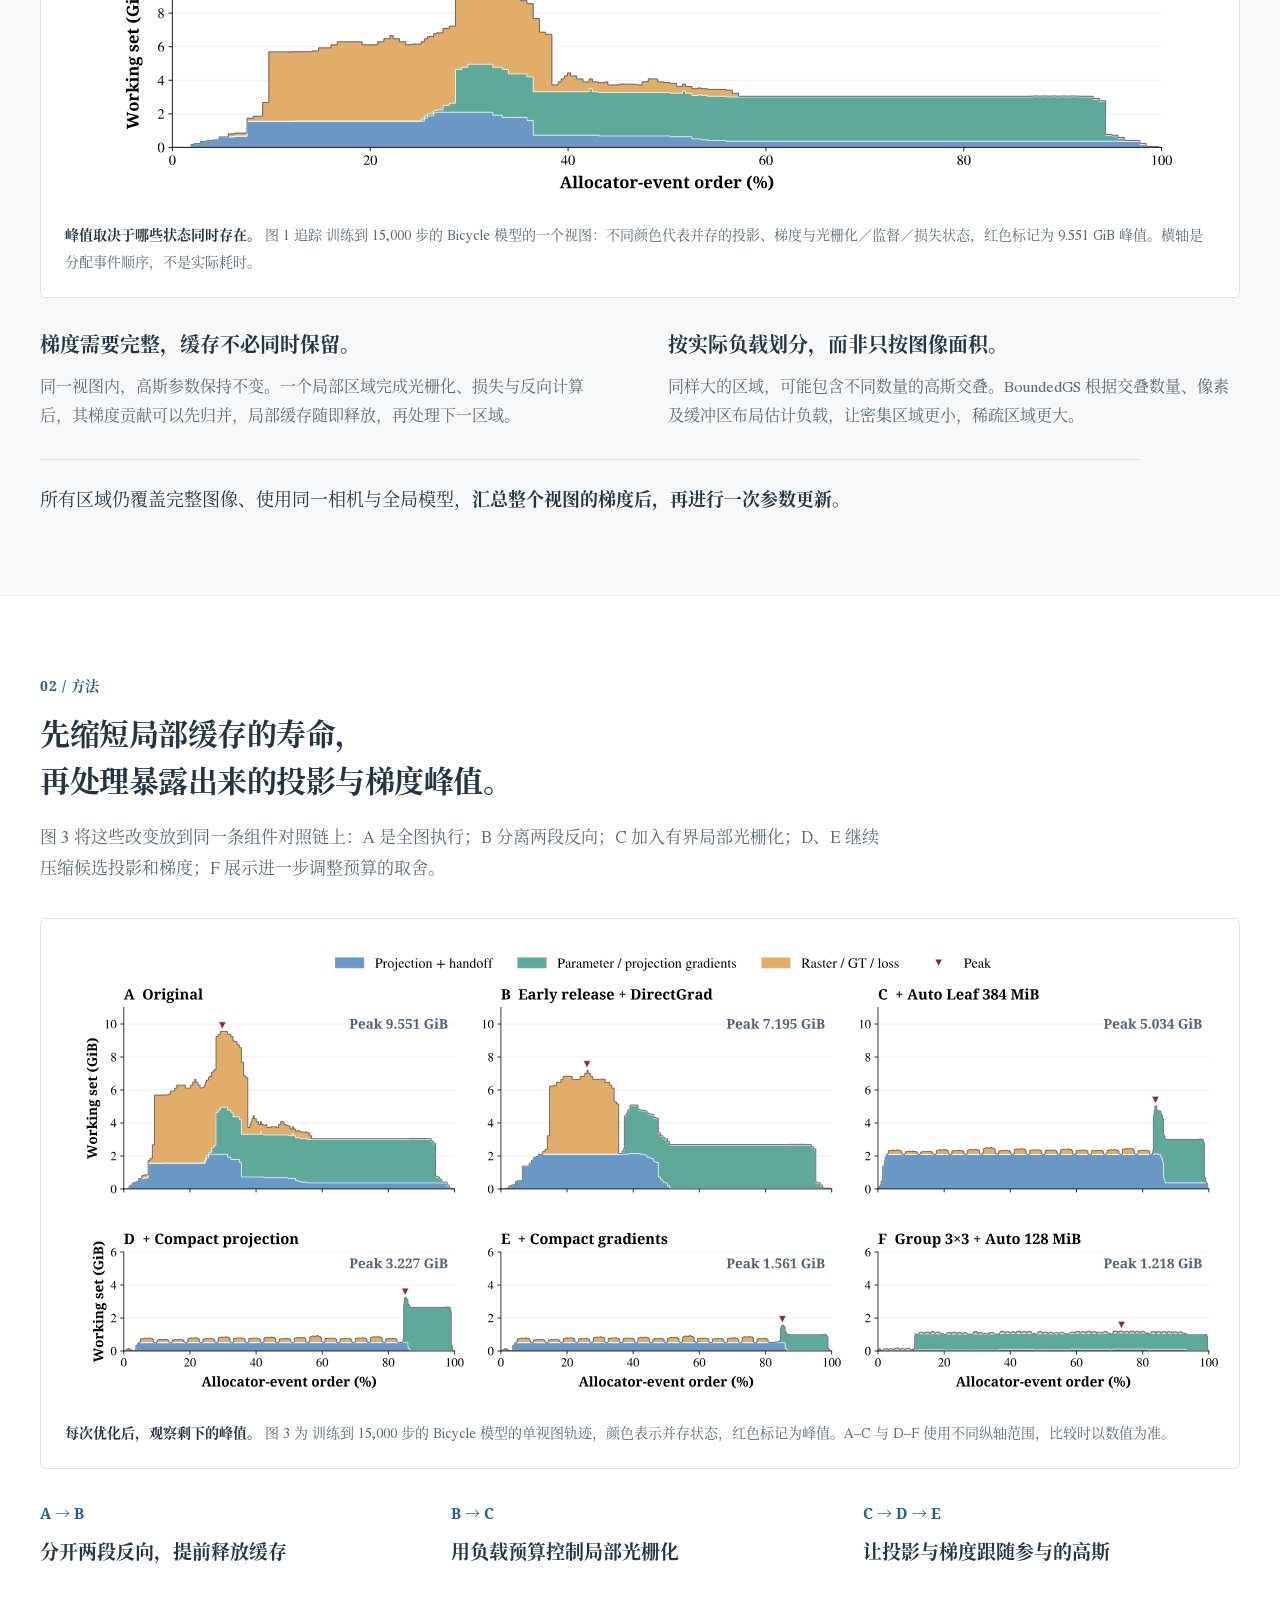
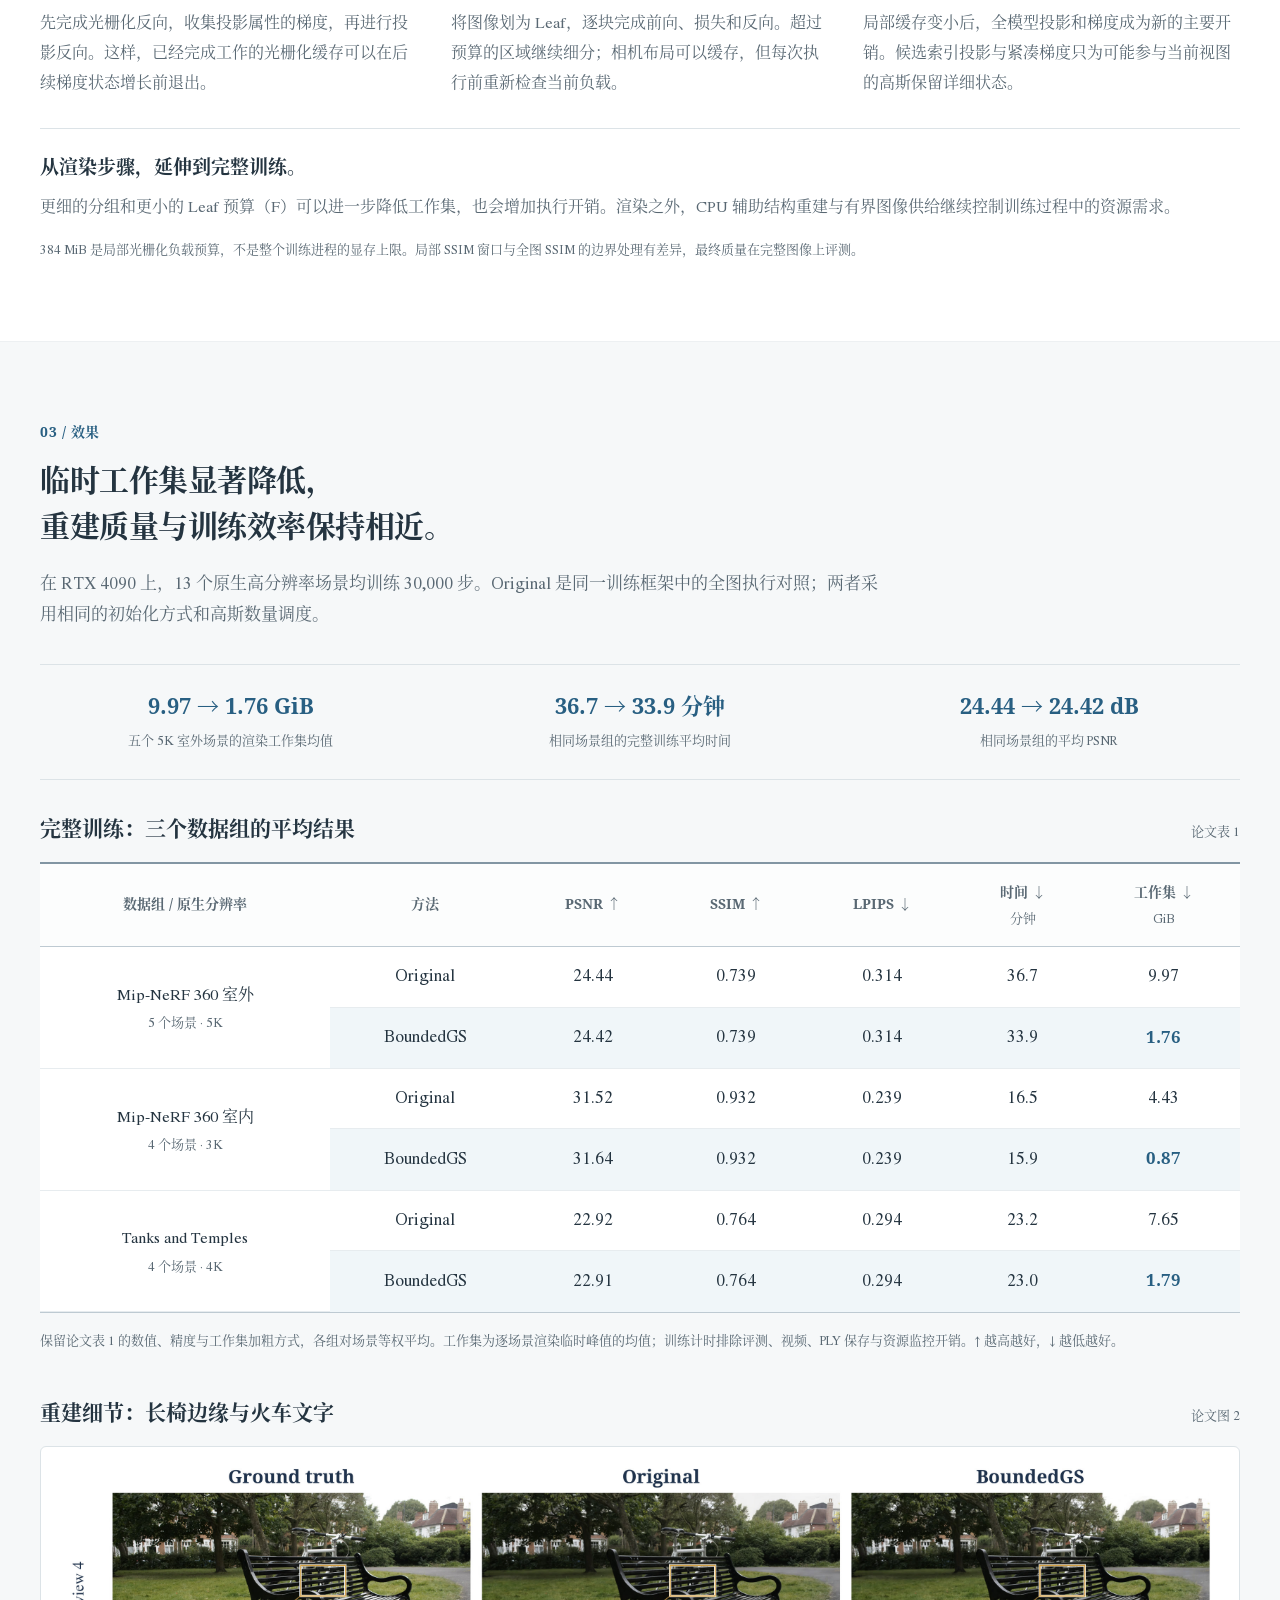
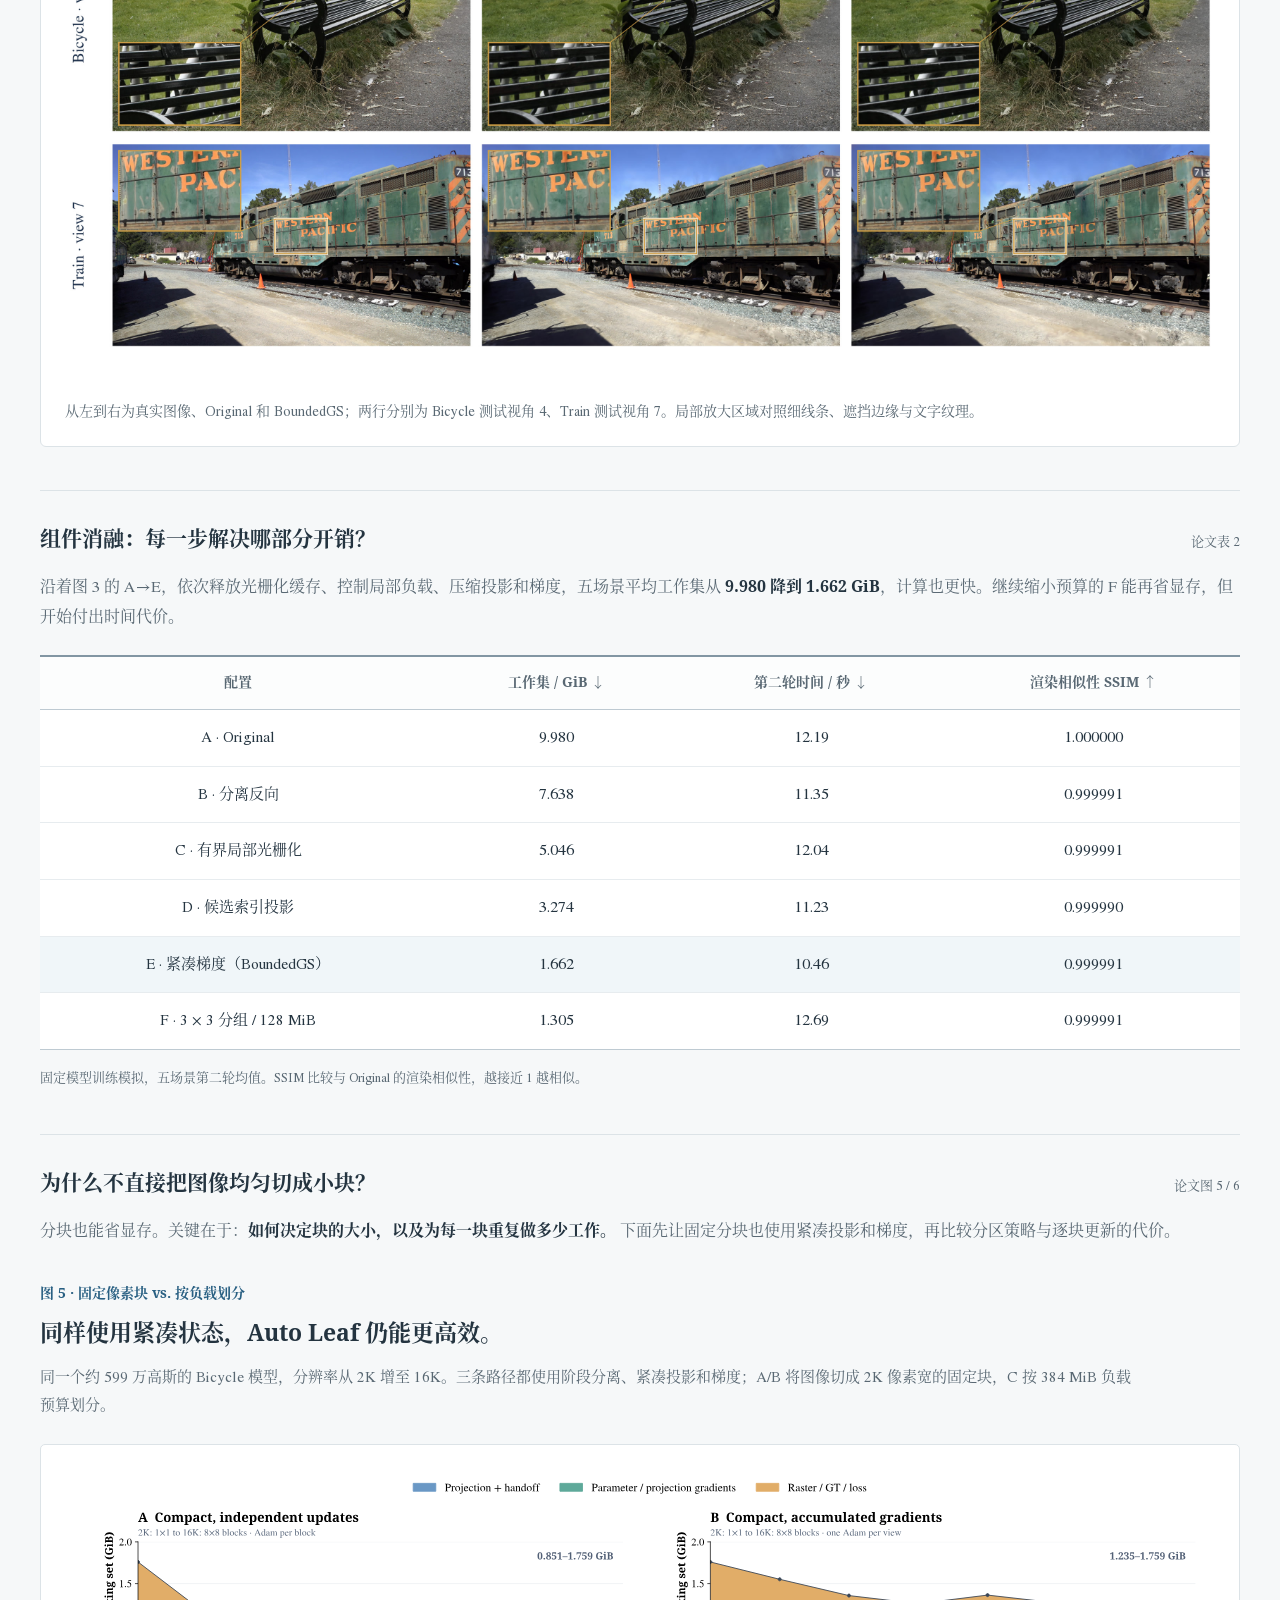
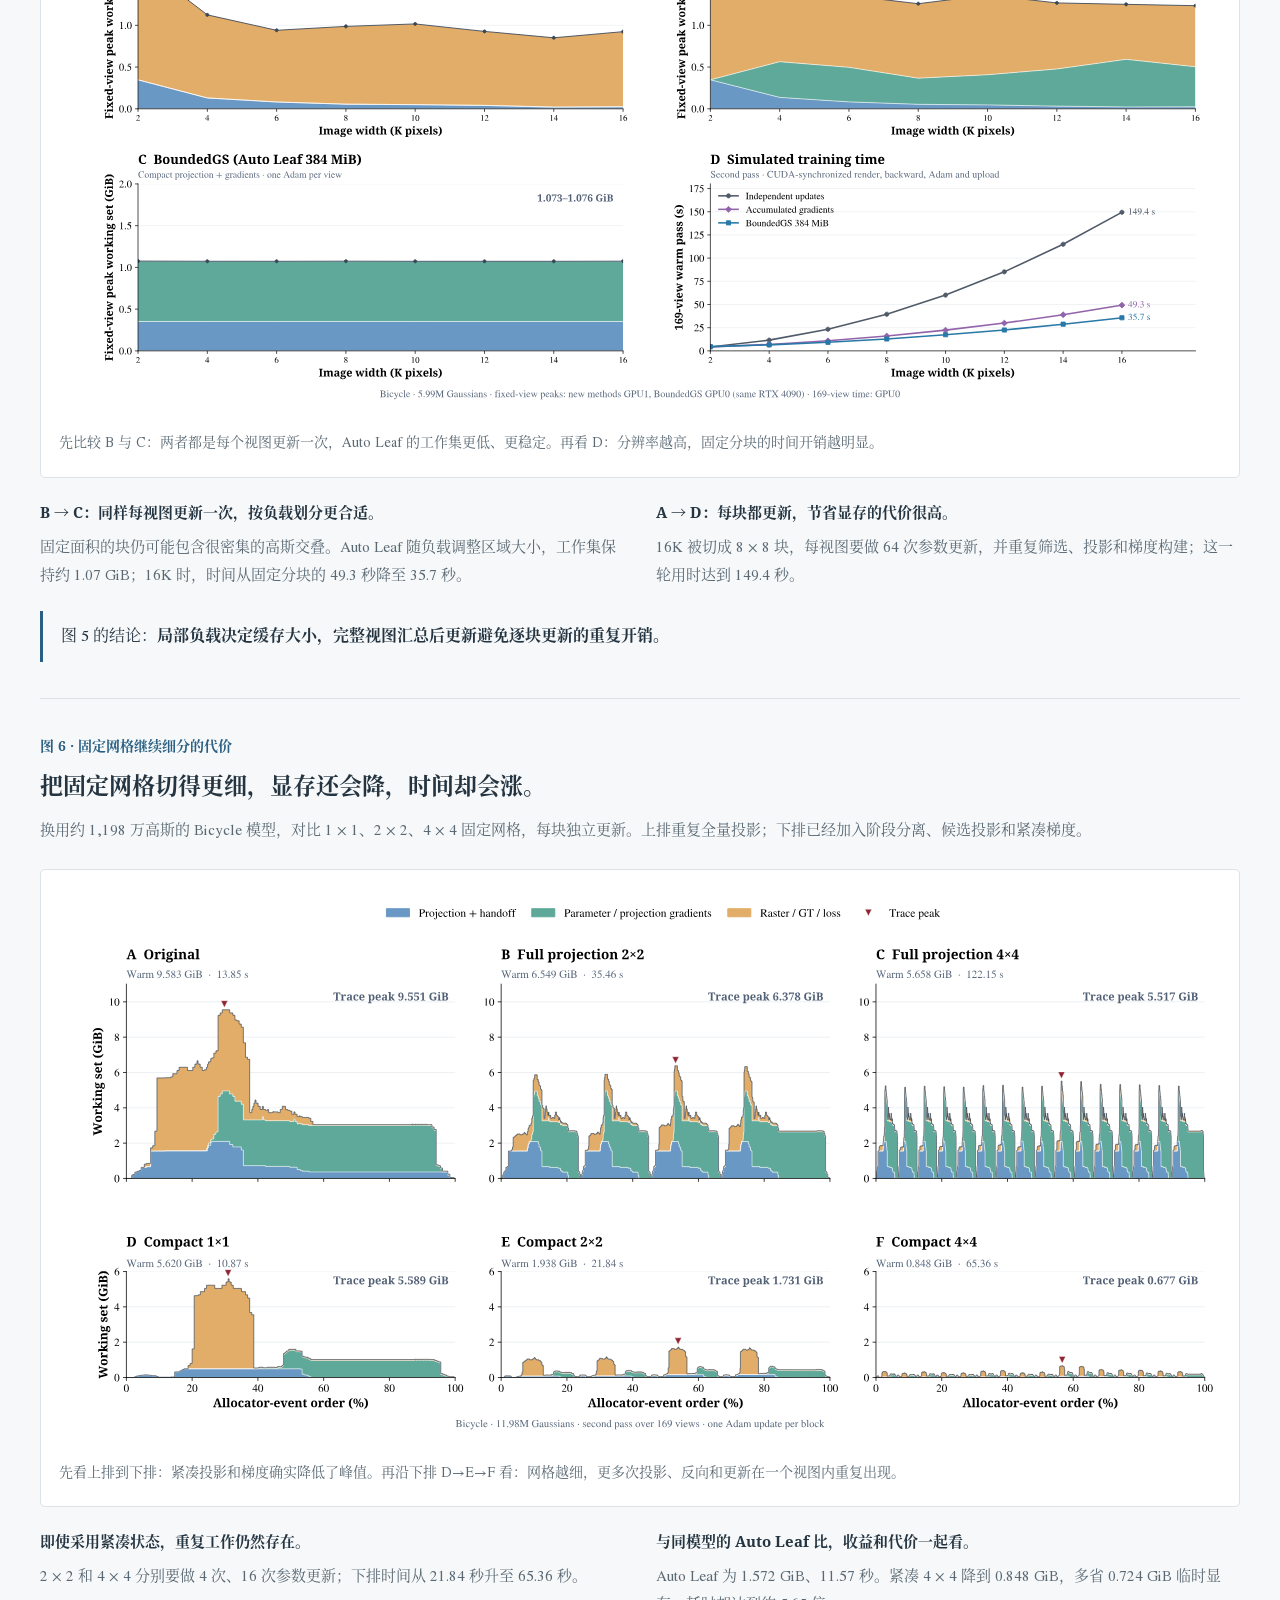
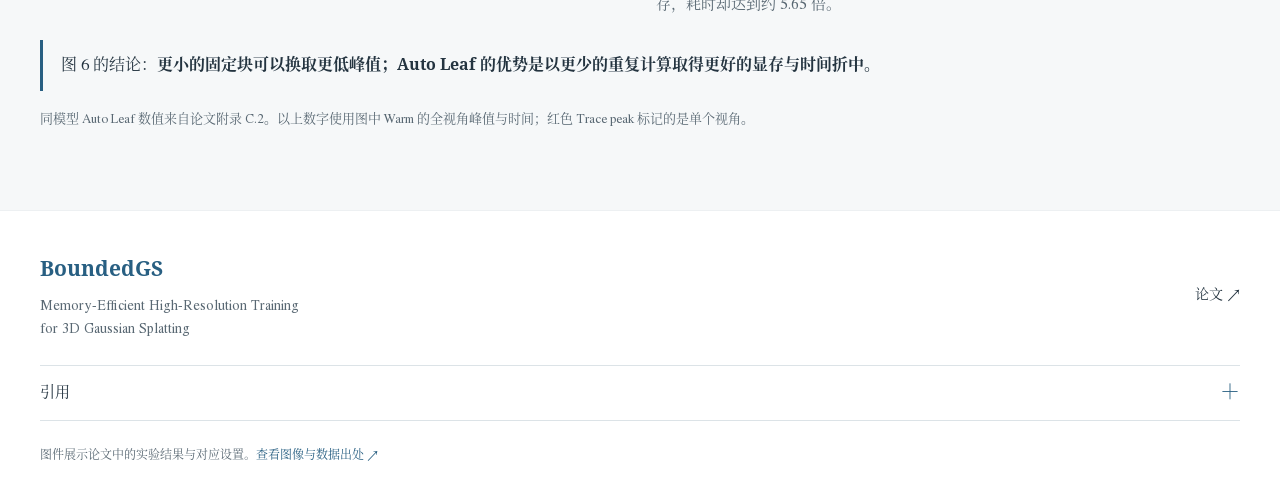
==== commit a23afdb5: "更新链接" ====
--- a/zh.html
+++ b/zh.html
@@ -6,8 +6,9 @@
   <meta name="theme-color" content="#285f82">
   <meta name="description" content="BoundedGS 面向高分辨率 3D Gaussian Splatting（3DGS）训练，在保留完整视图监督的同时控制活跃渲染工作集。查看方法、实验结果与论文。">
   <title>BoundedGS: Memory-Efficient High-Resolution Training for 3D Gaussian Splatting</title>
-  <link rel="alternate" hreflang="en" href="./">
-  <link rel="alternate" hreflang="zh-CN" href="zh.html">
+  <link rel="canonical" href="https://xiaobin2001.github.io/BoundedGS-Web/zh.html">
+  <link rel="alternate" hreflang="en" href="https://xiaobin2001.github.io/BoundedGS-Web/">
+  <link rel="alternate" hreflang="zh-CN" href="https://xiaobin2001.github.io/BoundedGS-Web/zh.html">
   <link rel="stylesheet" href="style.css?v=3ca6108b19dd">
   <link rel="preload" href="assets/fonts/STIXGeneral.ttf" as="font" type="font/ttf" crossorigin>
   <script src="app.js?v=c64445084d67" defer></script>
@@ -18,9 +19,13 @@
   <meta name="citation_author" content="Changyu Diao">
   <meta name="citation_author" content="Min Li">
   <meta name="citation_author" content="Duanqing Xu">
-  <meta name="citation_publication_date" content="2026">
+  <meta name="citation_publication_date" content="2026/10/25">
   <meta name="citation_language" content="en">
+  <meta name="citation_arxiv_id" content="2610.34233">
+  <meta name="citation_abstract_html_url" content="https://arxiv.org/abs/2610.34233">
+  <meta name="citation_pdf_url" content="https://xiaobin2001.github.io/BoundedGS-Web/assets/boundedgs-paper.pdf">
   <meta property="og:type" content="article">
+  <meta property="og:url" content="https://xiaobin2001.github.io/BoundedGS-Web/zh.html">
   <meta property="og:site_name" content="BoundedGS">
   <meta property="og:title" content="BoundedGS: Memory-Efficient High-Resolution Training for 3D Gaussian Splatting">
   <meta property="og:description" content="BoundedGS 面向高分辨率 3D Gaussian Splatting（3DGS）训练，在保留完整视图监督的同时控制活跃渲染工作集。查看方法、实验结果与论文。">
@@ -29,7 +34,7 @@
   <meta name="twitter:card" content="summary">
   <meta name="twitter:title" content="BoundedGS: Memory-Efficient High-Resolution Training for 3D Gaussian Splatting">
   <meta name="twitter:description" content="BoundedGS 面向高分辨率 3D Gaussian Splatting（3DGS）训练，在保留完整视图监督的同时控制活跃渲染工作集。查看方法、实验结果与论文。">
-  <link rel="alternate" hreflang="x-default" href="./">
+  <link rel="alternate" hreflang="x-default" href="https://xiaobin2001.github.io/BoundedGS-Web/">
   <script type="application/ld+json">
 {
   "@context": "https://schema.org",
@@ -83,8 +88,12 @@
   "encoding": {
     "@type": "MediaObject",
     "encodingFormat": "application/pdf",
-    "contentUrl": "assets/boundedgs-paper.pdf"
-  }
+    "contentUrl": "https://xiaobin2001.github.io/BoundedGS-Web/assets/boundedgs-paper.pdf"
+  },
+  "identifier": "arXiv:2610.34233",
+  "url": "https://arxiv.org/abs/2610.34233",
+  "datePublished": "2026-10-25",
+  "mainEntityOfPage": "https://xiaobin2001.github.io/BoundedGS-Web/zh.html"
 }
   </script>
 </head>
@@ -101,7 +110,7 @@
       <div id="paper-heading" class="paper-heading">
         <h1><span>BoundedGS：</span>面向高分辨率三维高斯泼溅的<br class="title-break">显存高效训练</h1>
         <p class="authors"><span class="author-name">Xiaobin Deng</span> <span class="author-name">Changyu Diao<sup>*</sup></span> <span class="author-name">Min Li</span> <span class="author-name">Duanqing Xu<sup>*</sup></span></p><p class="affiliation">浙江大学</p><p class="author-note">* 通讯作者。</p>
-        <div class="resource-buttons"><a class="button primary" href="assets/boundedgs-paper.pdf" target="_blank" rel="noopener">Paper <span aria-hidden="true">↗</span></a><button class="button resource-pending" type="button" disabled aria-label="arXiv: 待更新"><span>arXiv</span><span class="resource-status">待更新</span></button><button class="button resource-pending" type="button" disabled aria-label="GitHub: 待更新"><span>GitHub</span><span class="resource-status">待更新</span></button><button class="button resource-pending" type="button" disabled aria-label="Cite: 待更新"><span>Cite</span><span class="resource-status">待更新</span></button></div>
+        <div class="resource-buttons"><a class="button primary" href="assets/boundedgs-paper.pdf" target="_blank" rel="noopener">Paper <span aria-hidden="true">↗</span></a><a class="button" href="https://arxiv.org/abs/2610.34233" target="_blank" rel="noopener">arXiv <span aria-hidden="true">↗</span></a><a class="button" href="https://github.com/XiaoBin2001/BoundedGS" target="_blank" rel="noopener">GitHub <span aria-hidden="true">↗</span></a><a class="button" href="#bibtex">Cite</a></div>
       </div>
       <div class="task-intro"><h2>保留完整视图监督，<span>控制高分辨率训练的临时显存开销。</span></h2></div>
       <p class="cover-setup"><strong>实验条件：同一模型，只提高图像分辨率。</strong> 从同一个 Bicycle 模型（约 599 万个高斯）出发，保持视角与视野不变，将图像宽度从 1K 增至 16K，对比训练计算的临时工作集、时间和 L1 损失。</p>
@@ -230,11 +239,14 @@
     </div></section>
   </main>
 
-  <footer class="shell site-footer" id="citation"><div class="footer-top"><div><a class="brand" href="#overview">BoundedGS</a><p>Memory-Efficient High-Resolution Training<br>for 3D Gaussian Splatting</p></div><div class="footer-links"><a href="assets/boundedgs-paper.pdf" target="_blank" rel="noopener">论文 ↗</a></div></div><details class="citation-details"><summary>引用 <span aria-hidden="true">＋</span></summary><div class="citation-body"><pre id="bibtex">@misc{deng2026boundedgs,
-  title  = {BoundedGS: Memory-Efficient High-Resolution Training
-            for 3D Gaussian Splatting},
-  author = {Xiaobin Deng and Changyu Diao and Min Li and Duanqing Xu},
-  year   = {2026}
+  <footer class="shell site-footer" id="citation"><div class="footer-top"><div><a class="brand" href="#overview">BoundedGS</a><p>Memory-Efficient High-Resolution Training<br>for 3D Gaussian Splatting</p></div><div class="footer-links"><a href="assets/boundedgs-paper.pdf" target="_blank" rel="noopener">论文 ↗</a></div></div><details class="citation-details"><summary>引用 <span aria-hidden="true">＋</span></summary><div class="citation-body"><pre id="bibtex">@misc{deng2026boundedgsmemoryefficienthighresolutiontraining,
+      title={BoundedGS: Memory-Efficient High-Resolution Training for 3D Gaussian Splatting},
+      author={Xiaobin Deng and Changyu Diao and Min Li and Duanqing Xu},
+      year={2026},
+      eprint={2610.34233},
+      archivePrefix={arXiv},
+      primaryClass={cs.CV},
+      url={https://arxiv.org/abs/2610.34233},
 }</pre><button class="button" id="copy-citation">复制 BibTeX</button><span id="copy-status" role="status"></span></div></details><p class="footer-note">图件展示论文中的实验结果与对应设置。<a href="asset-sources.json" target="_blank" rel="noopener">查看图像与数据出处 ↗</a></p></footer>
 </body>
 </html>
